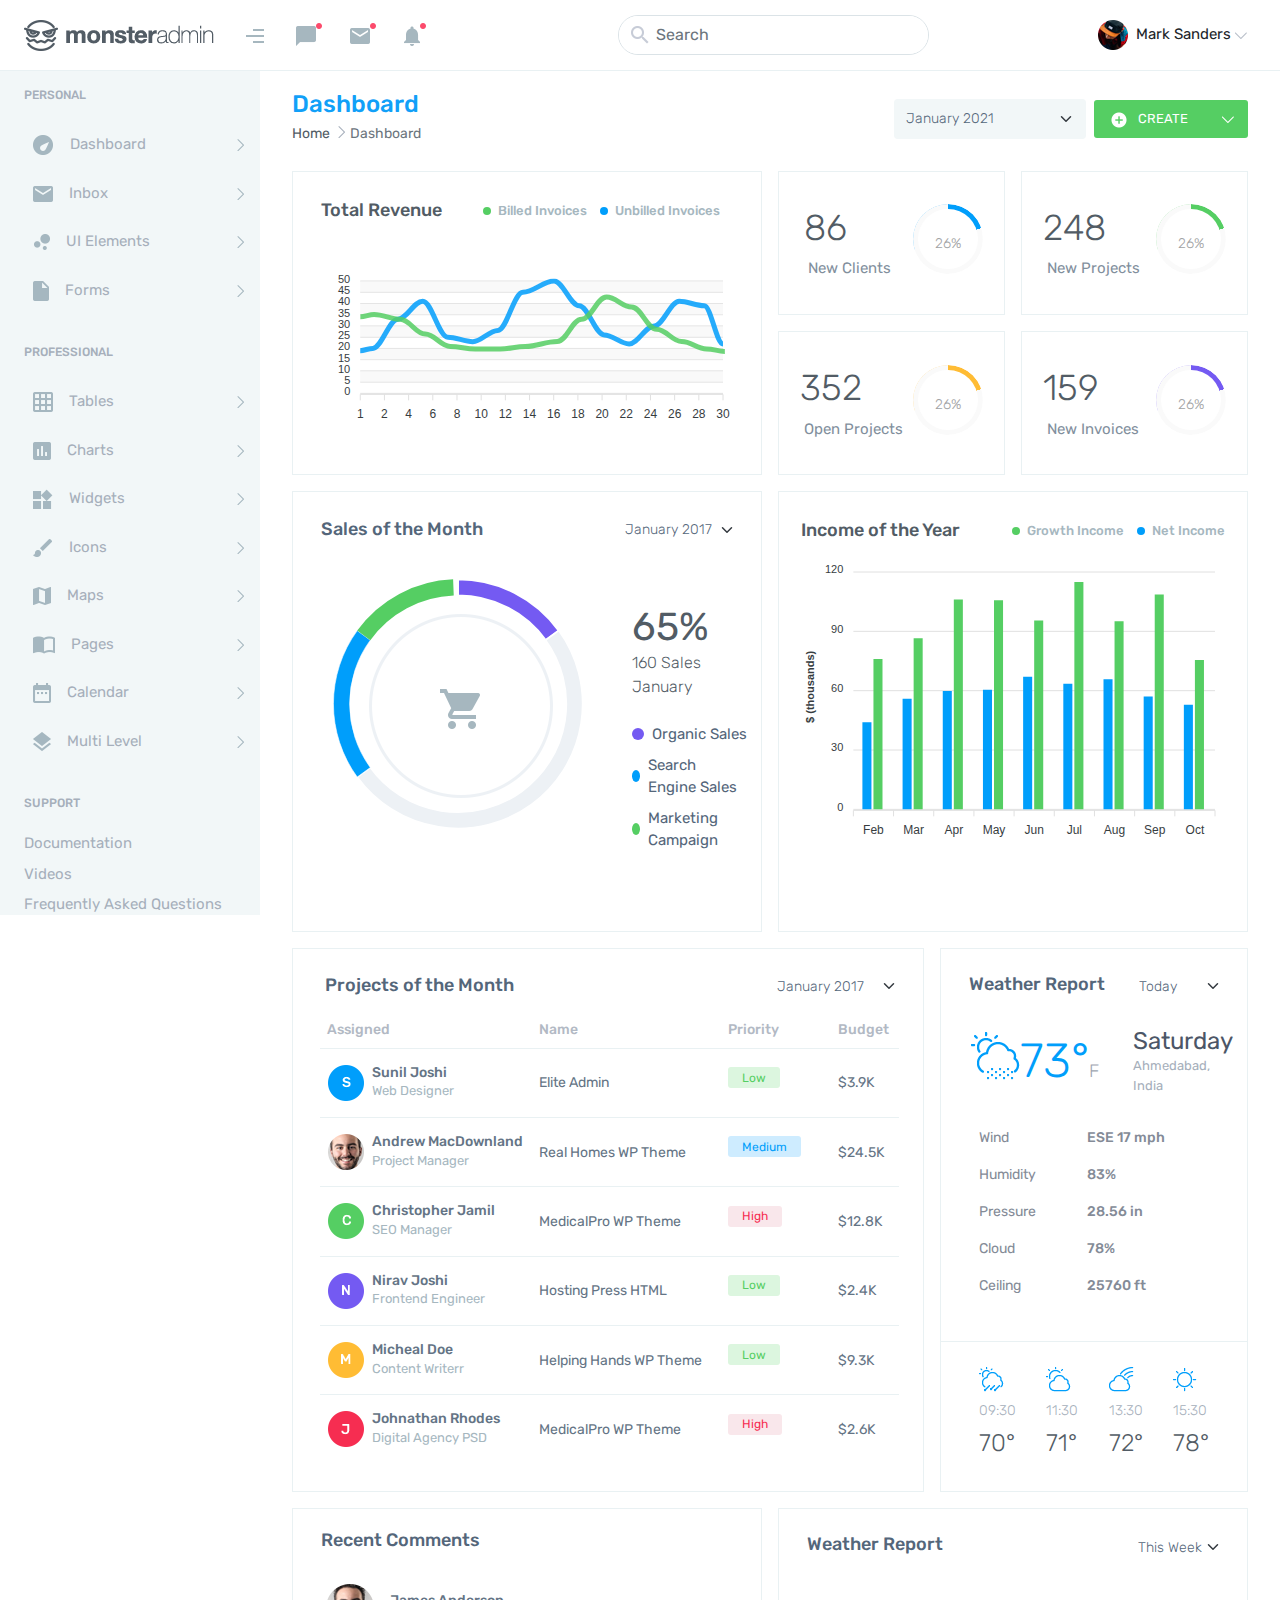
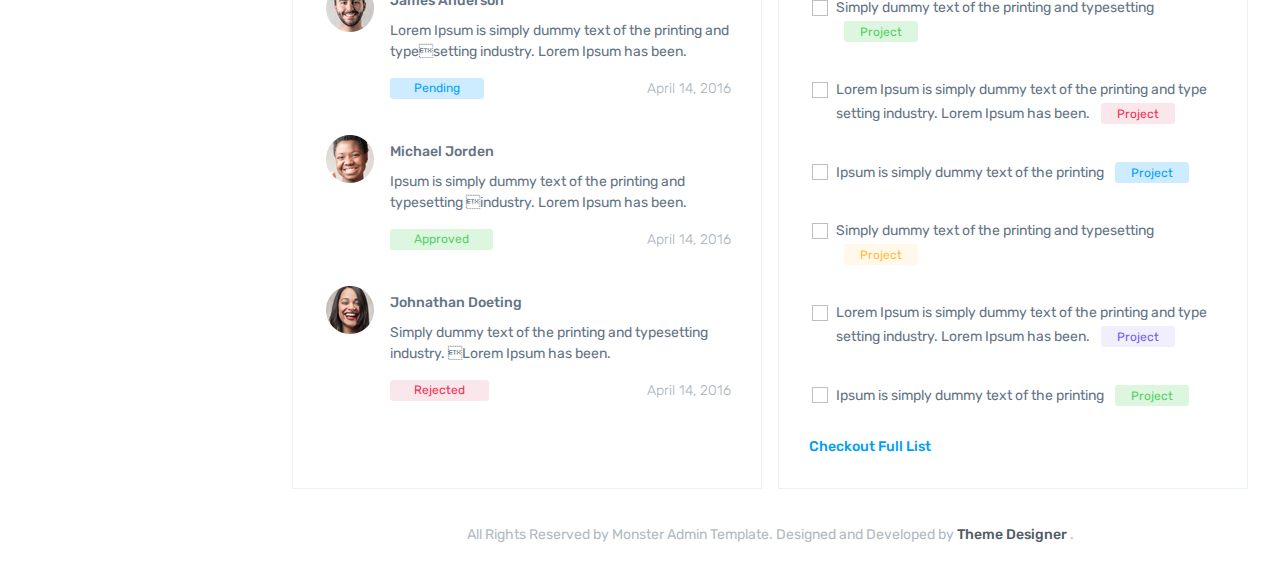
==== index2.html @ 5b70e285 "Fixes." ====
<!doctype html>
<html lang="en">

<head>
  <!-- Required meta tags -->
  <meta charset="utf-8">
  <meta name="viewport" content="width=device-width, initial-scale=1">

  <!-- Bootstrap CSS -->
  <link href="./css/style.min.css" rel="stylesheet">
  <link rel="stylesheet" href="https://cdnjs.cloudflare.com/ajax/libs/font-awesome/5.15.2/css/all.min.css">
  <link rel="stylesheet" href="./apexcharts-bundle/dist/apexcharts.css">
  <link rel="icon" type="image/png" href="./images/logo-icon.png" />
  <link rel="stylesheet" href="./css/css-chart.css">
  <title>Monster Admin</title>
</head>

<body>

  <header class="header-section fixed-top bg-white">
    <nav class="navbar navbar-expand-md navbar-light navbar-height p-0">
      <div class="container-fluid px-0 mx-4 position-relative">
        <div class="d-flex justify-content-between nav-width align-items-center">
          <a href="#" class="me-3 d-sm-none icon-hover toggle-sidebar"><img src="./images/collapse-btn.png" alt=""></a>
          <div class="vertically-center">
            <a class="navbar-brand set-logo" href="#"><img class="big-logo" src="./images/logo.png" alt=""><img
                class="small-logo" src="./images/logo-icon.png" alt=""></a>
          </div>
          <div class="vertically-center">
            <div class="d-none d-sm-block d-md-none"><img class="pe-2 pe-sm-3 search-icon1"
                src="./images/search-icon.png" alt="" data-bs-toggle="collapse" href="#collapseExample" role="button"
                aria-expanded="false" aria-controls="collapseExample">
            </div>
            <div>
              <button class="navbar-toggler shadow-none border-0 p-0" type="button" data-bs-toggle="collapse"
                data-bs-target="#navbarSupportedContent" aria-controls="navbarSupportedContent" aria-expanded="false"
                aria-label="Toggle navigation">
                <i class="fas fa-ellipsis-h"></i>
              </button>
            </div>
          </div>
        </div>
        <div class="collapse position-absolute nav-search-bar overflow-hidden w-100" id="collapseExample">
          <div class="input-group search-input-height">
            <span class="input-group-text bg-white border-0" id="basic-addon1"><img src="./images/search-icon.png"
                alt=""></span>
            <input type="text" class="form-control border-0 search-input shadow-none" placeholder="Search anything"
              aria-label="Username" aria-describedby="basic-addon1">
          </div>
        </div>


        <div class="collapse navbar-collapse" id="navbarSupportedContent">
          <a href="#" class="me-3 d-none d-md-block icon-hover collapse-btn"><img src="./images/collapse-btn.png"
              alt=""></a>
          <ul class="navbar-nav mb-0 d-flex flex-row">
            <li class="nav-item dropdown">
              <a class="nav-link mynav-link show-notification-dot ps-1 ps-lg-3" href="#" id="navbarDropdown"
                role="button" data-bs-toggle="dropdown" aria-expanded="false">
                <img class="icon-hover" src="./images/nav-msg.png" alt="">
              </a>
              <ul class="dropdown-menu position-absolute mydropdown-menu" aria-labelledby="navbarDropdown">
                <li><a class="dropdown-item" href="#">Action</a></li>
                <li><a class="dropdown-item" href="#">Another action</a></li>
                <li>
                  <hr class="dropdown-divider">
                </li>
                <li><a class="dropdown-item" href="#">Something else here</a></li>
              </ul>
            </li>
            <li class="nav-item dropdown">
              <a class="nav-link mynav-link show-notification-dot" href="#" id="navbarDropdown" role="button"
                data-bs-toggle="dropdown" aria-expanded="false">
                <img class="icon-hover" src="./images/nav-msgcover.png" alt="">
              </a>
              <ul class="dropdown-menu position-absolute mydropdown-menu" aria-labelledby="navbarDropdown">
                <li><a class="dropdown-item" href="#">Action</a></li>
                <li><a class="dropdown-item" href="#">Another action</a></li>
                <li>
                  <hr class="dropdown-divider">
                </li>
                <li><a class="dropdown-item" href="#">Something else here</a></li>
              </ul>
            </li>
            <li class="nav-item dropdown">
              <a class="nav-link mynav-link show-notification-dot" href="#" id="navbarDropdown" role="button"
                data-bs-toggle="dropdown" aria-expanded="false">
                <img class="icon-hover" src="./images/notification-bell.png" alt="">
              </a>
              <ul class="dropdown-menu position-absolute mydropdown-menu" aria-labelledby="navbarDropdown">
                <li><a class="dropdown-item" href="#">Action</a></li>
                <li><a class="dropdown-item" href="#">Another action</a></li>
                <li>
                  <hr class="dropdown-divider">
                </li>
                <li><a class="dropdown-item" href="#">Something else here</a></li>
              </ul>
            </li>
          </ul>
          <form action="" class="mx-auto ps-4 d-none d-md-block">
            <div class="input-group search-bar overflow-hidden ">
              <span class="input-group-text bg-white border-0 pe-2" id="basic-addon1"><img
                  src="./images/search-icon.png" alt=""></span>
              <input class="form-control border-0 shadow-none search-input" type="search" placeholder="Search"
                aria-label="Search">
            </div>
          </form>
          <div class="dropdown ms-auto ms-lg-0">
            <button class="btn shadow-none pe-0 pe-lg-2" type="button" id="dropdownMenuButton" data-bs-toggle="dropdown"
              aria-expanded="false">
              <img class="pe-1" src="./images/mark-propfile-pic.png" alt="">
              <span class="user-name d-none d-sm-inline">Mark Sanders</span>
              <img class="icon-hover" src="./images/dropdown-arrow.png" alt="">
            </button>
            <ul class="dropdown-menu dropdown-menu-end profile-dropdown-menu" aria-labelledby="dropdownMenuButton">
              <li><a class="dropdown-item" href="#">Action</a></li>
              <li><a class="dropdown-item" href="#">Another action</a></li>
              <li><a class="dropdown-item" href="#">Something else here</a></li>
            </ul>
          </div>
        </div>
      </div>
    </nav>
  </header>
  <!-----------------------------------------------
    Start sidebar
  ------------------------------------------------->
  <aside class="side-bar position-fixed minimize-sidebar">
    <div>
      <ul class="sidebar-style p-0">
        <li>
          <div class="d-flex w-100 sidebar-link ps-0 align-items-center">
            <span class="sidebar-title ps-4">PERSONAL</span>
            <span class="nav-small-cap">...</span>
          </div>
        </li>
        <li class="side-li ">
          <a href="#" class="text-decoration-none sidebar-link d-flex justify-content-between align-items-center">
            <div>
              <img class="icon-gap" src="./images/dashboard.png" alt="">
              <span>Dashboard</span>
            </div>
            <div><img class="me-3" src="./images/right-arrow.png" alt=""><img class="me-3 d-none blue-arrow"
                src="./images/dropdown-arrow.png" alt=""></div>
          </a>
          <ul class="list-style-none d-none">
            <li>
              <div class="d-flex justify-content-between w-100 side-sublink align-items-center">
                <a href="#" class="text-decoration-none sidebar-sublink">Minimal Version</a>
              </div>
              <div class="d-flex justify-content-between w-100 side-sublink align-items-center">
                <a href="#" class="text-decoration-none sidebar-sublink">Complexed One</a>
              </div>
              <div class="d-flex justify-content-between w-100 side-sublink align-items-center">
                <a href="#" class="text-decoration-none sidebar-sublink">Simple Version</a>
              </div>
            </li>
          </ul>
        </li>
        <li class="side-li">
          <a href="#" class="text-decoration-none sidebar-link d-flex justify-content-between align-items-center">
            <div>
              <img class="icon-gap" src="./images/inbox.png" alt="">
              <span>Inbox</span>
            </div>
            <div><img class="me-3" src="./images/right-arrow.png" alt=""><img class="me-3 d-none blue-arrow"
                src="./images/dropdown-arrow.png" alt=""></div>
          </a>
          <ul class="list-style-none d-none">
            <li>
              <div class="d-flex justify-content-between w-100 side-sublink align-items-center">
                <a href="#" class="text-decoration-none sidebar-sublink">Minimal Version</a>
              </div>
              <div class="d-flex justify-content-between w-100 side-sublink align-items-center">
                <a href="#" class="text-decoration-none sidebar-sublink">Complexed One</a>
              </div>
              <div class="d-flex justify-content-between w-100 side-sublink align-items-center">
                <a href="#" class="text-decoration-none sidebar-sublink">Simple Version</a>
              </div>
            </li>
          </ul>
        </li>
        <li class="side-li">
          <a href="#" class="text-decoration-none sidebar-link d-flex justify-content-between align-items-center">
            <div>
              <img class="icon-gap" src="./images/ui-elements.png" alt="">
              <span>UI Elements</span>
            </div>
            <div><img class="me-3" src="./images/right-arrow.png" alt=""><img class="me-3 d-none blue-arrow"
                src="./images/dropdown-arrow.png" alt=""></div>
          </a>
          <ul class="list-style-none d-none">
            <li>
              <div class="d-flex justify-content-between w-100 side-sublink align-items-center">
                <a href="#" class="text-decoration-none sidebar-sublink">Minimal Version</a>
              </div>
              <div class="d-flex justify-content-between w-100 side-sublink align-items-center">
                <a href="#" class="text-decoration-none sidebar-sublink">Complexed One</a>
              </div>
              <div class="d-flex justify-content-between w-100 side-sublink align-items-center">
                <a href="#" class="text-decoration-none sidebar-sublink">Simple Version</a>
              </div>
            </li>
          </ul>
        </li>
        <li class="side-li">
          <a href="#" class="text-decoration-none sidebar-link d-flex justify-content-between align-items-center">
            <div>
              <img class="icon-gap" src="./images/forms.png" alt="">
              <span>Forms</span>
            </div>
            <div><img class="me-3" src="./images/right-arrow.png" alt=""><img class="me-3 d-none blue-arrow"
                src="./images/dropdown-arrow.png" alt=""></div>
          </a>
          <ul class="list-style-none d-none">
            <li>
              <div class="d-flex justify-content-between w-100 side-sublink align-items-center">
                <a href="#" class="text-decoration-none sidebar-sublink">Minimal Version</a>
              </div>
              <div class="d-flex justify-content-between w-100 side-sublink align-items-center">
                <a href="#" class="text-decoration-none sidebar-sublink">Complexed One</a>
              </div>
              <div class="d-flex justify-content-between w-100 side-sublink align-items-center">
                <a href="#" class="text-decoration-none sidebar-sublink">Simple Version</a>
              </div>
            </li>
          </ul>
        </li>
        <li class="nav-divider"></li>
        <li>
          <div class="d-flex w-100 sidebar-link ps-0 align-items-center">
            <span class="sidebar-title ps-4">PROFESSIONAL</span>
            <span class="nav-small-cap">...</span>
          </div>
        </li>
        <li class="side-li">
          <a href="#" class="text-decoration-none sidebar-link d-flex justify-content-between align-items-center">
            <div>
              <img class="icon-gap" src="./images/tables.png" alt="">
              <span>Tables</span>
            </div>
            <div><img class="me-3" src="./images/right-arrow.png" alt=""><img class="me-3 d-none blue-arrow"
                src="./images/dropdown-arrow.png" alt=""></div>
          </a>
          <ul class="list-style-none d-none">
            <li>
              <div class="d-flex justify-content-between w-100 side-sublink align-items-center">
                <a href="#" class="text-decoration-none sidebar-sublink">Minimal Version</a>
              </div>
              <div class="d-flex justify-content-between w-100 side-sublink align-items-center">
                <a href="#" class="text-decoration-none sidebar-sublink">Complexed One</a>
              </div>
              <div class="d-flex justify-content-between w-100 side-sublink align-items-center">
                <a href="#" class="text-decoration-none sidebar-sublink">Simple Version</a>
              </div>
            </li>
          </ul>
        </li>
        <li class="side-li">
          <a href="#" class="text-decoration-none sidebar-link d-flex justify-content-between align-items-center">
            <div>
              <img class="icon-gap" src="./images/charts.png" alt="">
              <span>Charts</span>
            </div>
            <div><img class="me-3" src="./images/right-arrow.png" alt=""><img class="me-3 d-none blue-arrow"
                src="./images/dropdown-arrow.png" alt=""></div>
          </a>
          <ul class="list-style-none d-none">
            <li>
              <div class="d-flex justify-content-between w-100 side-sublink align-items-center">
                <a href="#" class="text-decoration-none sidebar-sublink">Minimal Version</a>
              </div>
              <div class="d-flex justify-content-between w-100 side-sublink align-items-center">
                <a href="#" class="text-decoration-none sidebar-sublink">Complexed One</a>
              </div>
              <div class="d-flex justify-content-between w-100 side-sublink align-items-center">
                <a href="#" class="text-decoration-none sidebar-sublink">Simple Version</a>
              </div>
            </li>
          </ul>
        </li>
        <li class="side-li">
          <a href="#" class="text-decoration-none sidebar-link d-flex justify-content-between align-items-center">
            <div>
              <img class="icon-gap" src="./images/widgets.png" alt="">
              <span>Widgets</span>
            </div>
            <div><img class="me-3" src="./images/right-arrow.png" alt=""><img class="me-3 d-none blue-arrow"
                src="./images/dropdown-arrow.png" alt=""></div>
          </a>
          <ul class="list-style-none d-none">
            <li>
              <div class="d-flex justify-content-between w-100 side-sublink align-items-center">
                <a href="#" class="text-decoration-none sidebar-sublink">Minimal Version</a>
              </div>
              <div class="d-flex justify-content-between w-100 side-sublink align-items-center">
                <a href="#" class="text-decoration-none sidebar-sublink">Complexed One</a>
              </div>
              <div class="d-flex justify-content-between w-100 side-sublink align-items-center">
                <a href="#" class="text-decoration-none sidebar-sublink">Simple Version</a>
              </div>
            </li>
          </ul>
        </li>
        <li class="side-li">
          <a href="#" class="text-decoration-none sidebar-link d-flex justify-content-between align-items-center">
            <div>
              <img class="icon-gap" src="./images/icons.png" alt="">
              <span>Icons</span>
            </div>
            <div><img class="me-3" src="./images/right-arrow.png" alt=""><img class="me-3 d-none blue-arrow"
                src="./images/dropdown-arrow.png" alt=""></div>
          </a>
          <ul class="list-style-none d-none">
            <li>
              <div class="d-flex justify-content-between w-100 side-sublink align-items-center">
                <a href="#" class="text-decoration-none sidebar-sublink">Minimal Version</a>
              </div>
              <div class="d-flex justify-content-between w-100 side-sublink align-items-center">
                <a href="#" class="text-decoration-none sidebar-sublink">Complexed One</a>
              </div>
              <div class="d-flex justify-content-between w-100 side-sublink align-items-center">
                <a href="#" class="text-decoration-none sidebar-sublink">Simple Version</a>
              </div>
            </li>
          </ul>
        </li>
        <li class="side-li">
          <a href="#" class="text-decoration-none sidebar-link d-flex justify-content-between align-items-center">
            <div>
              <img class="icon-gap" src="./images/map.png" alt="">
              <span>Maps</span>
            </div>
            <div><img class="me-3" src="./images/right-arrow.png" alt=""><img class="me-3 d-none blue-arrow"
                src="./images/dropdown-arrow.png" alt=""></div>
          </a>
          <ul class="list-style-none d-none">
            <li>
              <div class="d-flex justify-content-between w-100 side-sublink align-items-center">
                <a href="#" class="text-decoration-none sidebar-sublink">Minimal Version</a>
              </div>
              <div class="d-flex justify-content-between w-100 side-sublink align-items-center">
                <a href="#" class="text-decoration-none sidebar-sublink">Complexed One</a>
              </div>
              <div class="d-flex justify-content-between w-100 side-sublink align-items-center">
                <a href="#" class="text-decoration-none sidebar-sublink">Simple Version</a>
              </div>
            </li>
          </ul>
        </li>
        <li class="side-li">
          <a href="#" class="text-decoration-none sidebar-link d-flex justify-content-between align-items-center">
            <div>
              <img class="icon-gap" src="./images/pages.png" alt="">
              <span>Pages</span>
            </div>
            <div><img class="me-3" src="./images/right-arrow.png" alt=""><img class="me-3 d-none blue-arrow"
                src="./images/dropdown-arrow.png" alt=""></div>
          </a>
          <ul class="list-style-none d-none">
            <li>
              <div class="d-flex justify-content-between w-100 side-sublink align-items-center">
                <a href="#" class="text-decoration-none sidebar-sublink">Minimal Version</a>
              </div>
              <div class="d-flex justify-content-between w-100 side-sublink align-items-center">
                <a href="#" class="text-decoration-none sidebar-sublink">Complexed One</a>
              </div>
              <div class="d-flex justify-content-between w-100 side-sublink align-items-center">
                <a href="#" class="text-decoration-none sidebar-sublink">Simple Version</a>
              </div>
            </li>
          </ul>
        </li>
        <li class="side-li">
          <a href="#" class="text-decoration-none sidebar-link d-flex justify-content-between align-items-center">
            <div>
              <img class="icon-gap" src="./images/calender.png" alt="">
              <span>Calendar</span>
            </div>
            <div><img class="me-3" src="./images/right-arrow.png" alt=""><img class="me-3 d-none blue-arrow"
                src="./images/dropdown-arrow.png" alt=""></div>
          </a>
          <ul class="list-style-none d-none">
            <li>
              <div class="d-flex justify-content-between w-100 side-sublink align-items-center">
                <a href="#" class="text-decoration-none sidebar-sublink">Minimal Version</a>
              </div>
              <div class="d-flex justify-content-between w-100 side-sublink align-items-center">
                <a href="#" class="text-decoration-none sidebar-sublink">Complexed One</a>
              </div>
              <div class="d-flex justify-content-between w-100 side-sublink align-items-center">
                <a href="#" class="text-decoration-none sidebar-sublink">Simple Version</a>
              </div>
            </li>
          </ul>
        </li>
        <li class="side-li">
          <a href="#" class="text-decoration-none sidebar-link d-flex justify-content-between align-items-center">
            <div>
              <img class="icon-gap" src="./images/multilevel.png" alt="">
              <span>Multi Level</span>
            </div>
            <div><img class="me-3" src="./images/right-arrow.png" alt=""><img class="me-3 d-none blue-arrow"
                src="./images/dropdown-arrow.png" alt=""></div>
          </a>
          <ul class="list-style-none d-none">
            <li>
              <div class="d-flex justify-content-between w-100 side-sublink align-items-center">
                <a href="#" class="text-decoration-none sidebar-sublink">Minimal Version</a>
              </div>
              <div class="d-flex justify-content-between w-100 side-sublink align-items-center">
                <a href="#" class="text-decoration-none sidebar-sublink">Complexed One</a>
              </div>
              <div class="d-flex justify-content-between w-100 side-sublink align-items-center">
                <a href="#" class="text-decoration-none sidebar-sublink">Simple Version</a>
              </div>
            </li>
          </ul>
        </li>
        <li class="nav-divider"></li>
        <li>
          <div class="d-flex w-100 sidebar-link ps-0 align-items-center">
            <span class="sidebar-title ps-4">SUPPORT</span>
          </div>
        </li>
        <li class="side-li">
          <a href="#" class="d-flex justify-content-between w-100 support-li align-items-center text-decoration-none">
            <span class="support-link">Documentation</span>
          </a>
        </li>
        <li class="side-li">
          <a href="#" class="d-flex justify-content-between w-100 support-li align-items-center text-decoration-none">
            <span class="support-link">Videos</span>
          </a>
        </li>
        <li class="side-li">
          <a href="#" class="d-flex justify-content-between w-100 support-li align-items-center text-decoration-none">
            <span class="support-link">Frequently Asked Questions</span>
          </a>
        </li>
      </ul>
    </div>

  </aside>
  <!-----------------------------------------------
    End sidebar
  ------------------------------------------------->
  <div class="container-fluid px-0 overflow-hidden">
    <div class="main-containt">
      <!-----------------------------------------------
        Start Breadcrumb
      ------------------------------------------------->
      <div class="breadcrumb-section">
        <div class="d-flex flex-md-row flex-column">
          <div class="align-self-center">
            <h3 class="mb-0 dashboard-title">Dashboard</h3>
            <nav class="mb-1 pt-1" style="--bs-breadcrumb-divider: url(../images/right-arrow.png);"
              aria-label="breadcrumb">
              <ol class="breadcrumb mb-0">
                <li class="breadcrumb-item mybreadcrumb-item"><a href="#" class="text-decoration-none home">Home</a>
                </li>
                <li class="breadcrumb-item active mybreadcrumb-item">Dashboard</li>
              </ol>
            </nav>
          </div>

          <div class="mx-auto mx-md-0 ms-md-auto d-flex flex-sm-row flex-column align-items-center mt-3 mt-sm-0">
            <div class="me-2 my-3 my-sm-0 ">
              <select class="form-select shadow-none myselecet border-0" aria-label="Default select example">
                <option selected>January 2021</option>
                <option value="1">February 2021</option>
                <option value="2">March 2021</option>
                <option value="3">April 2021</option>
              </select>
            </div>
            <div>
              <div class="btn-group create-btn-group">
                <button type="button" class="btn text-white shadow-none text-uppercase c-btn-f ms-1 me-2"><img
                    class="me-2" src="./images/create-plus-icon.png" alt=""> Create</button>
                <button type="button" class="btn dropdown-toggle-split shadow-none" data-bs-toggle="dropdown"
                  aria-expanded="false">
                  <span class="visually-hidden">Toggle Dropdown</span>
                  <img class="px-1" src="./images/create-dropdown-arrow.png" alt="">
                </button>
                <ul class="dropdown-menu">
                  <li><a class="dropdown-item" href="#">Action</a></li>
                  <li><a class="dropdown-item" href="#">Another action</a></li>
                  <li><a class="dropdown-item" href="#">Something else here</a></li>
                  <li>
                    <hr class="dropdown-divider">
                  </li>
                  <li><a class="dropdown-item" href="#">Separated link</a></li>
                </ul>
              </div>
            </div>
          </div>
        </div>
      </div>
      <!-----------------------------------------------
        End Breadcrumb
      ------------------------------------------------->

      <!-----------------------------------------------
        Start Total Revenue
      ------------------------------------------------->
      <div>
        <div class="row gx-3">
          <div class="col-xl-6">
            <div class="chart-box mb-3">
              <div class="chart-container">
                <div class="d-flex flex-sm-row flex-column justify-content-between align-items-center sale-comp">
                  <div>
                    <h4 class="chart-h chart-h-sm mb-0">Total Revenue</h4>
                  </div>
                  <div class="d-flex flex-column flex-sm-row">
                    <div class="d-flex align-items-center">
                      <div class="green-dot"></div>
                      <p class="dot-p mb-0">Billed Invoices</p>
                    </div>
                    <div class="d-flex align-items-center">
                      <div class="blue-dot"></div>
                      <p class="dot-p mb-0">Unbilled Invoices</p>
                    </div>
                  </div>
                </div>
                <div>
                  <!-- <img class="img-fluid w-100 mb-2" src="./images/chart.png" alt=""> -->
                  <div id="chart"></div>
                </div>
              </div>
            </div>
          </div>
          <div class="col-xl-6">
            <div class="row gx-3 h-100">
              <div class="col-sm-6 mb-3">
                <div class="d-flex justify-content-between align-items-center progress-box h-100">
                  <div class="px-1">
                    <h6 class="total-counts">86</h6>
                    <p class="new-items mb-0 px-1">New Clients</p>
                  </div>
                  <div class="col text-end align-self-center">
                    <div data-label="26%" class="css-bar mb-0 css-bar-info css-bar-20"></div>
                    <!-- <div id="new-client"></div> -->
                  </div>
                </div>
              </div>
              <div class="col-sm-6 mb-3">
                <div class="d-flex progress-box justify-content-between  align-items-center h-100">
                  <div>
                    <h6 class="total-counts">248</h6>
                    <p class="new-items mb-0 px-1">New Projects</p>
                  </div>
                  <div>
                    <div class="col text-end align-self-center">
                      <div data-label="26%" class="css-bar mb-0 css-bar-success css-bar-20"></div>
                    </div>
                  </div>
                </div>
              </div>
              <div class="col-sm-6 mb-3">
                <div class="d-flex progress-box justify-content-between  align-items-center h-100">
                  <div>
                    <h6 class="total-counts">352</h6>
                    <p class="new-items mb-0 px-1">Open Projects</p>
                  </div>
                  <div>
                    <div class="col text-end ">
                      <div data-label="26%" class="css-bar mb-0 css-bar-primary css-bar-20"></div>
                    </div>
                  </div>
                </div>
              </div>
              <div class="col-sm-6 mb-3">
                <div class="d-flex progress-box justify-content-between  align-items-center h-100">
                  <div>
                    <h6 class="total-counts">159</h6>
                    <p class="new-items mb-0 px-1">New Invoices</p>
                  </div>
                  <div>
                    <div class="col text-end align-self-center">
                      <div data-label="26%" class="css-bar mb-0 css-bar-danger css-bar-20"></div>
                    </div>
                  </div>
                </div>
              </div>
            </div>
          </div>
        </div>
      </div>
      <!-----------------------------------------------
        End Total Revenue
      ------------------------------------------------->

      <div class="row gx-3">
        <div class="col-xl-6 mb-3">
          <div class="card-box h-100 ">
            <div class="d-flex flex-sm-row flex-column justify-content-between align-items-center">
              <div>
                <h4 class="c-title mb-0 text-nowrap">Sales of the Month</h4>
              </div>
              <div>
                <select class="form-select card-select border-0 shadow-none text-truncate"
                  aria-label="Default select example">
                  <option selected>January 2017</option>
                  <option value="1">February 2017</option>
                  <option value="2">March 2017</option>
                  <option value="3">April 2017</option>
                </select>
              </div>
            </div>
            <div class="d-flex justify-content-center mt-4 mb-3">
              <div>  
                <div class="d-flex justify-content-sm-between justify-content-start flex-column flex-sm-row">
                  <div class="position-relative align-self-start">
                    <div class="set-ring2 d-sm-block d-none"><img class="img-fluid" src="./images/ring2.png" alt=""></div>
                    <div class="trolly d-sm-block d-none">
                      <img src="./images/trolly-icon.png" alt="">
                    </div>
                    <div class="d-flex justify-content-sm-end justify-content-center" id="sale-of-the-month-chart"></div>
                  </div>        
                  <div class="tags2">
                    <h4 class="total-per text-start mb-0 text-center text-sm-start">65%</h4>
                    <p class="total-sale-jan text-start mb-4 text-center text-sm-start">160 Sales January</p>
                    <div class="row">
                      <div class="col-12">
                        <div class="d-flex align-items-center mb-2 justify-content-center justify-content-sm-start">
                          <div class="b-purple-dot me-2"></div>
                          <p class="tag-p mb-0">Organic Sales</p>
                        </div>
                      </div>
                      <div class="col-12">
                        <div class="d-flex align-items-center mb-2 justify-content-center justify-content-sm-start">
                          <div class="b-blue-dot me-2"></div>
                          <p class="tag-p mb-0">Search Engine Sales</p>
                        </div>
                      </div>
                    </div>
                    <div class="row">
                      <div class="col">
                        <div class="d-flex align-items-center mb-md-2 justify-content-center justify-content-sm-start">
                          <div class="b-green-dot me-2"></div>
                          <p class="tag-p mb-0">Marketing Campaign</p>
                        </div>
                      </div>
                    </div>
                  </div>
                </div>
              </div>
            </div>
          </div>
        </div>
        <div class="col-xl-6 mb-3">
          <div class="chart-box h-100">
            <div class="chart-container2">
              <div class="d-flex flex-md-row flex-column justify-content-between align-items-center">
                <div>
                  <h4 class="chart-h chart-h-sm mb-0">Income of the Year</h4>
                </div>
                <div class="d-flex">
                  <div class="d-flex align-items-center">
                    <div class="green-dot"></div>
                    <p class="dot-p mb-0">Growth Income</p>
                  </div>
                  <div class="d-flex align-items-center">
                    <div class="blue-dot"></div>
                    <p class="dot-p mb-0 pe-0">Net Income</p>
                  </div>
                </div>
              </div>
              <div>
                <!-- <img class="img-fluid w-100 mb-2" src="./images/chart.png" alt=""> -->
                <div id="income-of-the-year"></div>
              </div>
            </div>
          </div>
        </div>
      </div>

      <div>
        <div class="row gx-3 mb-3">
          <!-----------------------------------------------
            Start Projects of the Month
          ------------------------------------------------->
          <div class="col-xl-8 mb-3 mb-xl-0">
            <div class="card-box pb-0 overflow-auto h-100 px-sm-4">
              <div class="d-flex flex-sm-row flex-column justify-content-between align-items-center mb-2">
                <div>
                  <h4 class="c-title mb-0 ps-2">Projects of the Month</h4>
                </div>
                <div>
                  <select class="form-select card-select border-0 shadow-none select-position"
                    aria-label="Default select example">
                    <option selected>January 2017</option>
                    <option value="1">February 2017</option>
                    <option value="2">March 2017</option>
                    <option value="3">April 2017</option>
                  </select>
                </div>
              </div>
              <table class="table text-nowrap">
                <thead>
                  <tr class="">
                    <th class="table-header th-1" scope="col">Assigned</th>
                    <th class="table-header th-2" scope="col">Name</th>
                    <th class="table-header th-3" scope="col">Priority</th>
                    <th class="table-header th-4" scope="col">Budget</th>
                  </tr>
                </thead>

                <tbody>
                  <tr>
                    <td class="table-left-border">
                      <div class="d-flex align-items-center">
                        <div><img class="me-2" src="./images/sunil-pic.png" alt=""></div>
                        <div>
                          <a href="#" class="text-decoration-none">
                            <h4 class="mb-0 asigned-user-name">Sunil Joshi</h4>
                          </a>
                          <p class="user-work mb-0">Web Designer</p>
                        </div>
                      </div>
                    </td>
                    <td class="t-user-name align-middle">Elite Admin</td>
                    <td><span class="badge align-middle text-success bg-light-green">Low</span></td>
                    <td class="budget align-middle">$3.9K</td>
                  </tr>

                  <tr>
                    <td class="table-left-border">
                      <div class="d-flex align-items-center">
                        <div><img class="me-2" src="./images/andrev-pic.png" alt=""></div>
                        <div>
                          <a href="#" class="text-decoration-none">
                            <h4 class="mb-0 asigned-user-name">Andrew MacDownland</h4>
                          </a>
                          <p class="user-work mb-0">Project Manager</p>
                        </div>
                      </div>
                    </td>
                    <td class="t-user-name align-middle">Real Homes WP Theme</td>
                    <td><span class="badge text-primary bg-light-blue align-middle">Medium</span></td>
                    <td class="budget align-middle">$24.5K</td>
                  </tr>

                  <tr>
                    <td class="table-left-border">
                      <div class="d-flex align-items-center">
                        <div><img class="me-2" src="./images/charis-pic.png" alt=""></div>
                        <div>
                          <a href="#" class="text-decoration-none">
                            <h4 class="mb-0 asigned-user-name">Christopher Jamil</h4>
                          </a>
                          <p class="user-work mb-0">SEO Manager</p>
                        </div>
                      </div>
                    </td>
                    <td class="t-user-name align-middle">MedicalPro WP Theme</td>
                    <td><span class="badge align-middle text-danger bg-light-red">High</span></td>
                    <td class="budget align-middle">$12.8K</td>
                  </tr>

                  <tr>
                    <td class="table-left-border">
                      <div class="d-flex align-items-center">
                        <div><img class="me-2" src="./images/nirav-pic.png" alt=""></div>
                        <div>
                          <a href="#" class="text-decoration-none">
                            <h4 class="mb-0 asigned-user-name">Nirav Joshi</h4>
                          </a>
                          <p class="user-work mb-0">Frontend Engineer</p>
                        </div>
                      </div>
                    </td>
                    <td class="t-user-name align-middle">Hosting Press HTML</td>
                    <td><span class="badge align-middle text-success bg-light-green">Low</span></td>
                    <td class="budget align-middle">$2.4K</td>
                  </tr>

                  <tr>
                    <td class="table-left-border">
                      <div class="d-flex align-items-center">
                        <div><img class="me-2" src="./images/micheal-pic.png" alt=""></div>
                        <div>
                          <a href="#" class="text-decoration-none">
                            <h4 class="mb-0 asigned-user-name">Micheal Doe</h4>
                          </a>
                          <p class="user-work mb-0">Content Writerr</p>
                        </div>
                      </div>
                    </td>
                    <td class="t-user-name align-middle">Helping Hands WP Theme</td>
                    <td><span class="badge align-middle text-success bg-light-green">Low</span></td>
                    <td class="budget align-middle">$9.3K</td>
                  </tr>

                  <tr>
                    <td class="table-left-border border-bottom-0">
                      <div class="d-flex align-items-center">
                        <div><img class="me-2" src="./images/johnat-pic.png" alt=""></div>
                        <div>
                          <a href="#" class="text-decoration-none">
                            <h4 class="mb-0 asigned-user-name">Johnathan Rhodes</h4>
                          </a>
                          <p class="user-work mb-0">Digital Agency PSD</p>
                        </div>
                      </div>
                    </td>
                    <td class="t-user-name align-middle border-0">MedicalPro WP Theme</td>
                    <td class="border-0"><span class="align-middle text-danger bg-light-red badge">High</span></td>
                    <td class="budget border-0 align-middle">$2.6K</td>
                  </tr>
                </tbody>
              </table>
            </div>
          </div>
          <!-----------------------------------------------
            End Projects of the Month
          ------------------------------------------------->

          <!-----------------------------------------------
            Start Recent Activities
          ------------------------------------------------->
          <div class="col-xl-4">
            <div class="card-box">
              <div class="d-flex flex-sm-row  flex-column justify-content-between align-items-center">
                <div>
                  <h4 class="c-title mt-1 mb-0 mb-sm-2">Weather Report</h4>
                </div>
                <div>
                  <select class="form-select card-select border-0 shadow-none text-truncate"
                    aria-label="Default select example">
                    <option selected>Today</option>
                    <option value="1">tomorrow</option>
                    <option value="2">yesterday</option>
                    <option value="3">April 2017</option>
                  </select>
                </div>
              </div>
              <div class="px-3 pt-4 pb-3">
                <div class="d-flex mb-4 justify-content-center justify-content-sm-start flex-column flex-sm-row align-items-center">
                  <div class="d-flex">
                    <div><img src="./images/wweather-icon.png" alt=""></div>
                    <h3 class="degree mb-0">73&deg<span class="F">F</span></h3>
                  </div>
                  <div>
                    <h4 class="mb-0 week-day">Saturday</h4>
                    <p class="mb-0 weather-location">Ahmedabad, India</p>
                  </div>
                </div>
                <div>
                  <table class="w-100 text-center text-sm-start">
                    <tr>
                      <td class="weather-component-key border-0 py-2">Wind</td>
                      <td class="border-0 weather-component-value py-2">ESE 17 mph</td>
                    </tr>
                    <tr>
                      <td class="weather-component-key border-0 py-2">Humidity</td>
                      <td class="border-0 weather-component-value py-2">83%</td>
                    </tr>
                    <tr>
                      <td class="weather-component-key border-0 py-2">Pressure</td>
                      <td class="border-0 weather-component-value py-2">28.56 in</td>
                    </tr>
                    <tr>
                      <td class="weather-component-key border-0 py-2">Cloud</td>
                      <td class="border-0 weather-component-value py-2">78%</td>
                    </tr>
                    <tr>
                      <td class="weather-component-key border-0 py-2">Ceiling</td>
                      <td class="border-0 weather-component-value py-2">25760 ft</td>
                    </tr>
                  </table>
                </div>
              </div>
            </div>
            <div class="card-box border-top-0 ">
              <div class="d-flex justify-content-around justify-content-xl-between py-1 px-4">
                <div class="icon-hover">
                  <a href="#"><img src="./images/w-70.png" alt=""></a>
                  <p class="my-2 weather-time">09:30</p>
                  <h5 class="degree-weather">70&deg</h5>
                </div>
                <div class="icon-hover">
                  <a href="#"><img src="./images/w-71.png" alt=""></a>
                  <p class="my-2 weather-time">11:30</p>
                  <h5 class="degree-weather">71&deg</h5>
                </div>
                <div class="icon-hover">
                  <a href="#"><img src="./images/w-72.png" alt=""></a>
                  <p class="my-2 weather-time">13:30</p>
                  <h5 class="degree-weather">72&deg</h5>
                </div>
                <div class="icon-hover">
                  <a href="#"><img src="./images/w-78.png" alt=""></a>
                  <p class="my-2 weather-time">15:30</p>
                  <h5 class="degree-weather">78&deg</h5>
                </div>
              </div>
            </div>
          </div>
          <!-----------------------------------------------
            End Recent Activities
          ------------------------------------------------->
        </div>
      </div>

      <div>
        <div class="row gx-3">
          <div class="col-xl-6 mb-3 mb-xl-0">
            <div class="card-box h-100">
              <div class="d-flex justify-content-center justify-content-sm-start">
                <h4 class="c-title mb-3">Recent Comments</h4>
              </div>
              <div class="d-flex p-3 table-left-border">
                <div class="me-3">
                  <div><img src="./images/james-img.png" alt=""></div>
                </div>
                <div class="my-1">
                  <a class="mb-0 asigned-user-name text-decoration-none">James Anderson</a>
                  <p class="t-user-name mt-2 mb-3">Lorem Ipsum is simply dummy text of the printing and typesetting industry. Lorem Ipsum has been.</p>
                  <div class="d-flex justify-content-between flex-sm-row flex-column">
                    <div class="d-flex flex-sm-row flex-column">
                      <div class="badge bg-light-blue text-primary px-4 mb-2 mb-sm-0">Pending</div>
                      <div class="px-1 align-items-center like-edit-btn">
                        <img class="px-1" src="./images/edit-btn.png" alt="">
                        <img class="px-1" src="./images/close-btn.png" alt="">
                        <img class="px-1" src="./images/heart-btn.png" alt="">
                      </div>
                    </div>
                    <p class="mb-0 date">April 14, 2016</p>
                  </div>
                </div>
              </div>
              <div class="d-flex p-3 table-left-border">
                <div class="me-3">
                  <div><img src="./images/michel-img.png" alt=""></div>
                </div>
                <div class="my-1">
                  <a class="mb-0 asigned-user-name text-decoration-none">Michael Jorden</a>
                  <p class="t-user-name mt-2 mb-3">Ipsum is simply dummy text of the printing and typesetting industry. Lorem Ipsum has been.</p>
                  <div class="d-flex justify-content-between flex-sm-row flex-column">
                    <div class="d-flex flex-sm-row flex-column">
                      <div class="badge bg-light-green text-success px-4 mb-2 mb-sm-0">Approved</div>
                      <div class="px-1 align-items-center like-edit-btn">
                        <img class="px-1" src="./images/edit-btn.png" alt="">
                        <img class="px-1" src="./images/close-btn.png" alt="">
                        <img class="px-1" src="./images/heart-btn.png" alt="">
                      </div>
                    </div>
                    <p class="mb-0 date">April 14, 2016</p>
                  </div>
                </div>
              </div>
              <div class="d-flex p-3 table-left-border">
                <div class="me-3">
                  <div><img src="./images/johnathan.png" alt=""></div>
                </div>
                <div class="my-1">
                  <a class="mb-0 asigned-user-name text-decoration-none">Johnathan Doeting</a>
                  <p class="t-user-name mt-2 mb-3">Simply dummy text of the printing and typesetting industry. Lorem Ipsum has been.</p>
                  <div class="d-flex justify-content-between flex-sm-row flex-column">
                    <div class="d-flex flex-sm-row flex-column">
                      <div class="badge bg-light-red text-danger px-4 mb-2 mb-sm-0">Rejected</div>
                      <div class="px-1 align-items-center like-edit-btn">
                        <img class="px-1 hi" src="./images/edit-btn.png" alt="">
                        <img class="px-1" src="./images/close-btn.png" alt="">
                        <img class="px-1" src="./images/heart-btn.png" alt="">
                      </div>
                    </div>
                    <p class="mb-0 date">April 14, 2016</p>
                  </div>
                </div>
              </div>
            </div>
          </div>
          <div class="col-xl-6">
            <div class="card-box h-100">
              <div class="d-flex flex-sm-row  flex-column justify-content-between align-items-center mb-3">
                <div>
                  <h4 class="c-title mt-1 mb-0 mb-sm-2">Weather Report</h4>
                </div>
                <div>
                  <select class="form-select card-select border-0 shadow-none text-truncate"
                    aria-label="Default select example">
                    <option selected>This Week</option>
                    <option value="1">tomorrow</option>
                    <option value="2">yesterday</option>
                    <option value="3">Today</option>
                  </select>
                </div>
              </div>
              <div class="line-height-checkbox">
                <div class="p-3 table-left-border">
                  <div class="form-check">
                    <input class="form-check-input shadow-none" type="checkbox" value="" id="flexCheckDefault1">
                    <label class="form-check-label t-user-name t-user-name" for="flexCheckDefault1">
                      Simply dummy text of the printing and typesetting
                      <span class="badge bg-light-green text-success px-3 ms-2">Project</span>
                    </label>
                  </div>
                </div>
                <div class="p-3 table-left-border">
                  <div class="form-check">
                    <input class="form-check-input shadow-none" type="checkbox" value="" id="flexCheckDefault2">
                    <label class="form-check-label t-user-name" for="flexCheckDefault2">
                      Lorem Ipsum is simply dummy text of the printing and type setting industry. Lorem Ipsum has been.
                      <span class="badge bg-light-red text-danger px-3 ms-2">Project</span>
                    </label>
                  </div>
                </div>
                <div class="p-3 table-left-border">
                  <div class="form-check">
                    <input class="form-check-input shadow-none" type="checkbox" value="" id="flexCheckDefault3">
                    <label class="form-check-label t-user-name" for="flexCheckDefault3">
                      Ipsum is simply dummy text of the printing
                      <span class="badge bg-light-blue text-primary px-3 ms-2">Project</span>
                    </label>
                  </div>
                </div>
                <div class="p-3 table-left-border">
                  <div class="form-check">
                    <input class="form-check-input shadow-none" type="checkbox" value="" id="flexCheckDefault4">
                    <label class="form-check-label t-user-name" for="flexCheckDefault4">
                      Simply dummy text of the printing and typesetting
                      <span class="badge bg-light-yellow text-warning px-3 ms-2">Project</span>
                    </label>
                  </div>
                </div>
                <div class="p-3 table-left-border">
                  <div class="form-check">
                    <input class="form-check-input shadow-none" type="checkbox" value="" id="flexCheckDefault5">
                    <label class="form-check-label t-user-name" for="flexCheckDefault5">
                      Lorem Ipsum is simply dummy text of the printing and type setting industry. Lorem Ipsum has been.
                      <span class="badge bg-light-purple text-purple px-3 ms-2">Project</span>
                    </label>
                  </div>
                </div>
                <div class="p-3 table-left-border">
                  <div class="form-check">
                    <input class="form-check-input shadow-none" type="checkbox" value="" id="flexCheckDefault6">
                    <label class="form-check-label t-user-name" for="flexCheckDefault6">
                      Ipsum is simply dummy text of the printing
                      <span class="badge bg-light-green text-success px-3 ms-2">Project</span>
                    </label>
                  </div>
                </div>
                <div class="checkout-link my-2 px-3"><a href="#" class="full-activity-link text-decoration-none">Checkout Full
                  List</a>
                </div>
              </div>
            </div>
              
          </div>
        </div>
      </div>

      <footer>
        <p class="footer-p text-center">All Rights Reserved by Monster Admin Template. Designed and Developed by <a
            href="#" class="text-decoration-none footer-theamdesigner">Theme Designer</a> .</p>
      </footer>
    </div>
  </div>

  <script src="./js/bootstrap.bundle.min.js"></script>
  <script src="./js/style.js"></script>
  <script src="./apexcharts-bundle/dist/apexcharts.js"></script>
  <script src="./js/dashboard2.js"></script>
</body>

</html>
---- apexcharts-bundle/dist/apexcharts.css ----
.apexcharts-canvas {
  position: relative;
  user-select: none;
  /* cannot give overflow: hidden as it will crop tooltips which overflow outside chart area */
}


/* scrollbar is not visible by default for legend, hence forcing the visibility */
.apexcharts-canvas ::-webkit-scrollbar {
  -webkit-appearance: none;
  width: 6px;
}

.apexcharts-canvas ::-webkit-scrollbar-thumb {
  border-radius: 4px;
  background-color: rgba(0, 0, 0, .5);
  box-shadow: 0 0 1px rgba(255, 255, 255, .5);
  -webkit-box-shadow: 0 0 1px rgba(255, 255, 255, .5);
}


.apexcharts-inner {
  position: relative;
}

.apexcharts-text tspan {
  font-family: inherit;
}

.legend-mouseover-inactive {
  transition: 0.15s ease all;
  opacity: 0.20;
}

.apexcharts-series-collapsed {
  opacity: 0;
}

.apexcharts-tooltip {
  border-radius: 5px;
  box-shadow: 2px 2px 6px -4px #999;
  cursor: default;
  font-size: 14px;
  left: 62px;
  opacity: 0;
  pointer-events: none;
  position: absolute;
  top: 20px;
  display: flex;
  flex-direction: column;
  overflow: hidden;
  white-space: nowrap;
  z-index: 12;
  transition: 0.15s ease all;
}

.apexcharts-tooltip.apexcharts-active {
  opacity: 1;
  transition: 0.15s ease all;
}

.apexcharts-tooltip.apexcharts-theme-light {
  border: 1px solid #e3e3e3;
  background: rgba(255, 255, 255, 0.96);
}

.apexcharts-tooltip.apexcharts-theme-dark {
  color: #fff;
  background: rgba(30, 30, 30, 0.8);
}

.apexcharts-tooltip * {
  font-family: inherit;
}


.apexcharts-tooltip-title {
  padding: 6px;
  font-size: 15px;
  margin-bottom: 4px;
}

.apexcharts-tooltip.apexcharts-theme-light .apexcharts-tooltip-title {
  background: #ECEFF1;
  border-bottom: 1px solid #ddd;
}

.apexcharts-tooltip.apexcharts-theme-dark .apexcharts-tooltip-title {
  background: rgba(0, 0, 0, 0.7);
  border-bottom: 1px solid #333;
}

.apexcharts-tooltip-text-value,
.apexcharts-tooltip-text-z-value {
  display: inline-block;
  font-weight: 600;
  margin-left: 5px;
}

.apexcharts-tooltip-text-z-label:empty,
.apexcharts-tooltip-text-z-value:empty {
  display: none;
}

.apexcharts-tooltip-text-value,
.apexcharts-tooltip-text-z-value {
  font-weight: 600;
}

.apexcharts-tooltip-marker {
  width: 12px;
  height: 12px;
  position: relative;
  top: 0px;
  margin-right: 10px;
  border-radius: 50%;
}

.apexcharts-tooltip-series-group {
  padding: 0 10px;
  display: none;
  text-align: left;
  justify-content: left;
  align-items: center;
}

.apexcharts-tooltip-series-group.apexcharts-active .apexcharts-tooltip-marker {
  opacity: 1;
}

.apexcharts-tooltip-series-group.apexcharts-active,
.apexcharts-tooltip-series-group:last-child {
  padding-bottom: 4px;
}

.apexcharts-tooltip-series-group-hidden {
  opacity: 0;
  height: 0;
  line-height: 0;
  padding: 0 !important;
}

.apexcharts-tooltip-y-group {
  padding: 6px 0 5px;
}

.apexcharts-tooltip-box, .apexcharts-custom-tooltip {
  padding: 4px 8px;
}

.apexcharts-tooltip-boxPlot {
  display: flex;
  flex-direction: column-reverse;
}

.apexcharts-tooltip-box>div {
  margin: 4px 0;
}

.apexcharts-tooltip-box span.value {
  font-weight: bold;
}

.apexcharts-tooltip-rangebar {
  padding: 5px 8px;
}

.apexcharts-tooltip-rangebar .category {
  font-weight: 600;
  color: #777;
}

.apexcharts-tooltip-rangebar .series-name {
  font-weight: bold;
  display: block;
  margin-bottom: 5px;
}

.apexcharts-xaxistooltip {
  opacity: 0;
  padding: 9px 10px;
  pointer-events: none;
  color: #373d3f;
  font-size: 13px;
  text-align: center;
  border-radius: 2px;
  position: absolute;
  z-index: 10;
  background: #ECEFF1;
  border: 1px solid #90A4AE;
  transition: 0.15s ease all;
}

.apexcharts-xaxistooltip.apexcharts-theme-dark {
  background: rgba(0, 0, 0, 0.7);
  border: 1px solid rgba(0, 0, 0, 0.5);
  color: #fff;
}

.apexcharts-xaxistooltip:after,
.apexcharts-xaxistooltip:before {
  left: 50%;
  border: solid transparent;
  content: " ";
  height: 0;
  width: 0;
  position: absolute;
  pointer-events: none;
}

.apexcharts-xaxistooltip:after {
  border-color: rgba(236, 239, 241, 0);
  border-width: 6px;
  margin-left: -6px;
}

.apexcharts-xaxistooltip:before {
  border-color: rgba(144, 164, 174, 0);
  border-width: 7px;
  margin-left: -7px;
}

.apexcharts-xaxistooltip-bottom:after,
.apexcharts-xaxistooltip-bottom:before {
  bottom: 100%;
}

.apexcharts-xaxistooltip-top:after,
.apexcharts-xaxistooltip-top:before {
  top: 100%;
}

.apexcharts-xaxistooltip-bottom:after {
  border-bottom-color: #ECEFF1;
}

.apexcharts-xaxistooltip-bottom:before {
  border-bottom-color: #90A4AE;
}

.apexcharts-xaxistooltip-bottom.apexcharts-theme-dark:after {
  border-bottom-color: rgba(0, 0, 0, 0.5);
}

.apexcharts-xaxistooltip-bottom.apexcharts-theme-dark:before {
  border-bottom-color: rgba(0, 0, 0, 0.5);
}

.apexcharts-xaxistooltip-top:after {
  border-top-color: #ECEFF1
}

.apexcharts-xaxistooltip-top:before {
  border-top-color: #90A4AE;
}

.apexcharts-xaxistooltip-top.apexcharts-theme-dark:after {
  border-top-color: rgba(0, 0, 0, 0.5);
}

.apexcharts-xaxistooltip-top.apexcharts-theme-dark:before {
  border-top-color: rgba(0, 0, 0, 0.5);
}

.apexcharts-xaxistooltip.apexcharts-active {
  opacity: 1;
  transition: 0.15s ease all;
}

.apexcharts-yaxistooltip {
  opacity: 0;
  padding: 4px 10px;
  pointer-events: none;
  color: #373d3f;
  font-size: 13px;
  text-align: center;
  border-radius: 2px;
  position: absolute;
  z-index: 10;
  background: #ECEFF1;
  border: 1px solid #90A4AE;
}

.apexcharts-yaxistooltip.apexcharts-theme-dark {
  background: rgba(0, 0, 0, 0.7);
  border: 1px solid rgba(0, 0, 0, 0.5);
  color: #fff;
}

.apexcharts-yaxistooltip:after,
.apexcharts-yaxistooltip:before {
  top: 50%;
  border: solid transparent;
  content: " ";
  height: 0;
  width: 0;
  position: absolute;
  pointer-events: none;
}

.apexcharts-yaxistooltip:after {
  border-color: rgba(236, 239, 241, 0);
  border-width: 6px;
  margin-top: -6px;
}

.apexcharts-yaxistooltip:before {
  border-color: rgba(144, 164, 174, 0);
  border-width: 7px;
  margin-top: -7px;
}

.apexcharts-yaxistooltip-left:after,
.apexcharts-yaxistooltip-left:before {
  left: 100%;
}

.apexcharts-yaxistooltip-right:after,
.apexcharts-yaxistooltip-right:before {
  right: 100%;
}

.apexcharts-yaxistooltip-left:after {
  border-left-color: #ECEFF1;
}

.apexcharts-yaxistooltip-left:before {
  border-left-color: #90A4AE;
}

.apexcharts-yaxistooltip-left.apexcharts-theme-dark:after {
  border-left-color: rgba(0, 0, 0, 0.5);
}

.apexcharts-yaxistooltip-left.apexcharts-theme-dark:before {
  border-left-color: rgba(0, 0, 0, 0.5);
}

.apexcharts-yaxistooltip-right:after {
  border-right-color: #ECEFF1;
}

.apexcharts-yaxistooltip-right:before {
  border-right-color: #90A4AE;
}

.apexcharts-yaxistooltip-right.apexcharts-theme-dark:after {
  border-right-color: rgba(0, 0, 0, 0.5);
}

.apexcharts-yaxistooltip-right.apexcharts-theme-dark:before {
  border-right-color: rgba(0, 0, 0, 0.5);
}

.apexcharts-yaxistooltip.apexcharts-active {
  opacity: 1;
}

.apexcharts-yaxistooltip-hidden {
  display: none;
}

.apexcharts-xcrosshairs,
.apexcharts-ycrosshairs {
  pointer-events: none;
  opacity: 0;
  transition: 0.15s ease all;
}

.apexcharts-xcrosshairs.apexcharts-active,
.apexcharts-ycrosshairs.apexcharts-active {
  opacity: 1;
  transition: 0.15s ease all;
}

.apexcharts-ycrosshairs-hidden {
  opacity: 0;
}

.apexcharts-selection-rect {
  cursor: move;
}

.svg_select_boundingRect, .svg_select_points_rot {
  pointer-events: none;
  opacity: 0;
  visibility: hidden;
}
.apexcharts-selection-rect + g .svg_select_boundingRect,
.apexcharts-selection-rect + g .svg_select_points_rot {
  opacity: 0;
  visibility: hidden;
}

.apexcharts-selection-rect + g .svg_select_points_l,
.apexcharts-selection-rect + g .svg_select_points_r {
  cursor: ew-resize;
  opacity: 1;
  visibility: visible;
}

.svg_select_points {
  fill: #efefef;
  stroke: #333;
  rx: 2;
}

.apexcharts-svg.apexcharts-zoomable.hovering-zoom {
  cursor: crosshair
}

.apexcharts-svg.apexcharts-zoomable.hovering-pan {
  cursor: move
}

.apexcharts-zoom-icon,
.apexcharts-zoomin-icon,
.apexcharts-zoomout-icon,
.apexcharts-reset-icon,
.apexcharts-pan-icon,
.apexcharts-selection-icon,
.apexcharts-menu-icon,
.apexcharts-toolbar-custom-icon {
  cursor: pointer;
  width: 20px;
  height: 20px;
  line-height: 24px;
  color: #6E8192;
  text-align: center;
}

.apexcharts-zoom-icon svg,
.apexcharts-zoomin-icon svg,
.apexcharts-zoomout-icon svg,
.apexcharts-reset-icon svg,
.apexcharts-menu-icon svg {
  fill: #6E8192;
}

.apexcharts-selection-icon svg {
  fill: #444;
  transform: scale(0.76)
}

.apexcharts-theme-dark .apexcharts-zoom-icon svg,
.apexcharts-theme-dark .apexcharts-zoomin-icon svg,
.apexcharts-theme-dark .apexcharts-zoomout-icon svg,
.apexcharts-theme-dark .apexcharts-reset-icon svg,
.apexcharts-theme-dark .apexcharts-pan-icon svg,
.apexcharts-theme-dark .apexcharts-selection-icon svg,
.apexcharts-theme-dark .apexcharts-menu-icon svg,
.apexcharts-theme-dark .apexcharts-toolbar-custom-icon svg {
  fill: #f3f4f5;
}

.apexcharts-canvas .apexcharts-zoom-icon.apexcharts-selected svg,
.apexcharts-canvas .apexcharts-selection-icon.apexcharts-selected svg,
.apexcharts-canvas .apexcharts-reset-zoom-icon.apexcharts-selected svg {
  fill: #008FFB;
}

.apexcharts-theme-light .apexcharts-selection-icon:not(.apexcharts-selected):hover svg,
.apexcharts-theme-light .apexcharts-zoom-icon:not(.apexcharts-selected):hover svg,
.apexcharts-theme-light .apexcharts-zoomin-icon:hover svg,
.apexcharts-theme-light .apexcharts-zoomout-icon:hover svg,
.apexcharts-theme-light .apexcharts-reset-icon:hover svg,
.apexcharts-theme-light .apexcharts-menu-icon:hover svg {
  fill: #333;
}

.apexcharts-selection-icon,
.apexcharts-menu-icon {
  position: relative;
}

.apexcharts-reset-icon {
  margin-left: 5px;
}

.apexcharts-zoom-icon,
.apexcharts-reset-icon,
.apexcharts-menu-icon {
  transform: scale(0.85);
}

.apexcharts-zoomin-icon,
.apexcharts-zoomout-icon {
  transform: scale(0.7)
}

.apexcharts-zoomout-icon {
  margin-right: 3px;
}

.apexcharts-pan-icon {
  transform: scale(0.62);
  position: relative;
  left: 1px;
  top: 0px;
}

.apexcharts-pan-icon svg {
  fill: #fff;
  stroke: #6E8192;
  stroke-width: 2;
}

.apexcharts-pan-icon.apexcharts-selected svg {
  stroke: #008FFB;
}

.apexcharts-pan-icon:not(.apexcharts-selected):hover svg {
  stroke: #333;
}

.apexcharts-toolbar {
  position: absolute;
  z-index: 11;
  max-width: 176px;
  text-align: right;
  border-radius: 3px;
  padding: 0px 6px 2px 6px;
  display: flex;
  justify-content: space-between;
  align-items: center;
}

.apexcharts-menu {
  background: #fff;
  position: absolute;
  top: 100%;
  border: 1px solid #ddd;
  border-radius: 3px;
  padding: 3px;
  right: 10px;
  opacity: 0;
  min-width: 110px;
  transition: 0.15s ease all;
  pointer-events: none;
}

.apexcharts-menu.apexcharts-menu-open {
  opacity: 1;
  pointer-events: all;
  transition: 0.15s ease all;
}

.apexcharts-menu-item {
  padding: 6px 7px;
  font-size: 12px;
  cursor: pointer;
}

.apexcharts-theme-light .apexcharts-menu-item:hover {
  background: #eee;
}

.apexcharts-theme-dark .apexcharts-menu {
  background: rgba(0, 0, 0, 0.7);
  color: #fff;
}

@media screen and (min-width: 768px) {
  .apexcharts-canvas:hover .apexcharts-toolbar {
    opacity: 1;
  }
}

.apexcharts-datalabel.apexcharts-element-hidden {
  opacity: 0;
}

.apexcharts-pie-label,
.apexcharts-datalabels,
.apexcharts-datalabel,
.apexcharts-datalabel-label,
.apexcharts-datalabel-value {
  cursor: default;
  pointer-events: none;
}

.apexcharts-pie-label-delay {
  opacity: 0;
  animation-name: opaque;
  animation-duration: 0.3s;
  animation-fill-mode: forwards;
  animation-timing-function: ease;
}

.apexcharts-canvas .apexcharts-element-hidden {
  opacity: 0;
}

.apexcharts-hide .apexcharts-series-points {
  opacity: 0;
}

.apexcharts-gridline,
.apexcharts-annotation-rect,
.apexcharts-tooltip .apexcharts-marker,
.apexcharts-area-series .apexcharts-area,
.apexcharts-line,
.apexcharts-zoom-rect,
.apexcharts-toolbar svg,
.apexcharts-area-series .apexcharts-series-markers .apexcharts-marker.no-pointer-events,
.apexcharts-line-series .apexcharts-series-markers .apexcharts-marker.no-pointer-events,
.apexcharts-radar-series path,
.apexcharts-radar-series polygon {
  pointer-events: none;
}


/* markers */

.apexcharts-marker {
  transition: 0.15s ease all;
}

@keyframes opaque {
  0% {
    opacity: 0;
  }
  100% {
    opacity: 1;
  }
}


/* Resize generated styles */

@keyframes resizeanim {
  from {
    opacity: 0;
  }
  to {
    opacity: 0;
  }
}

.resize-triggers {
  animation: 1ms resizeanim;
  visibility: hidden;
  opacity: 0;
}

.resize-triggers,
.resize-triggers>div,
.contract-trigger:before {
  content: " ";
  display: block;
  position: absolute;
  top: 0;
  left: 0;
  height: 100%;
  width: 100%;
  overflow: hidden;
}

.resize-triggers>div {
  background: #eee;
  overflow: auto;
}

.contract-trigger:before {
  width: 200%;
  height: 200%;
}
---- css/css-chart.css ----
/* -------------------------------------
 * Bar container
 * ------------------------------------- */

.css-bar {
    font-family: 'Rubik', sans-serif;
    position: relative;
    display: inline-block;
    border-radius: 50%;
    background-color: transparent;
    margin-bottom: 20px;
    -webkit-box-sizing: content-box;
    -moz-box-sizing: content-box;
    box-sizing: content-box;
    width: 70px;
    height: 70px;
    font-size: 14px;
}

.css-bar:after,
.css-bar>img {
    display: inline-block;
    position: absolute;
    top: 0;
    left: 0;
    border-radius: 50%;
    text-align: center;
    font-weight: 300;
    color: #a1a2a3;
}

.css-bar:after {
    content: attr(data-label);
    background-color: #fff;
    z-index: 1;
}

.css-bar>img {
    z-index: 2;
}

.css-bar:after,
.css-bar>img {
    width: 60px;
    height: 60px;
    margin-left: 5px;
    margin-top: 5px;
    line-height: 70px;
}

.css-bar.css-bar-0 {
    background-image: linear-gradient(90deg, #fafafa 50%, transparent 50%, transparent), linear-gradient(90deg, #2c63ff 50%, #fafafa 50%, #fafafa);
}

.css-bar.css-bar-5 {
    background-image: linear-gradient(90deg, #fafafa 50%, transparent 50%, transparent), linear-gradient(108deg, #2c63ff 50%, #fafafa 50%, #fafafa);
}

.css-bar.css-bar-10 {
    background-image: linear-gradient(90deg, #fafafa 50%, transparent 50%, transparent), linear-gradient(126deg, #2c63ff 50%, #fafafa 50%, #fafafa);
}

.css-bar.css-bar-15 {
    background-image: linear-gradient(90deg, #fafafa 50%, transparent 50%, transparent), linear-gradient(144deg, #2c63ff 50%, #fafafa 50%, #fafafa);
}

.css-bar.css-bar-20 {
    background-image: linear-gradient(90deg, #fafafa 50%, transparent 50%, transparent), linear-gradient(162deg, #2c63ff 50%, #fafafa 50%, #fafafa);
}

.css-bar.css-bar-25 {
    background-image: linear-gradient(90deg, #fafafa 50%, transparent 50%, transparent), linear-gradient(180deg, #2c63ff 50%, #fafafa 50%, #fafafa);
}

.css-bar.css-bar-30 {
    background-image: linear-gradient(90deg, #fafafa 50%, transparent 50%, transparent), linear-gradient(198deg, #2c63ff 50%, #fafafa 50%, #fafafa);
}

.css-bar.css-bar-35 {
    background-image: linear-gradient(90deg, #fafafa 50%, transparent 50%, transparent), linear-gradient(216deg, #2c63ff 50%, #fafafa 50%, #fafafa);
}

.css-bar.css-bar-40 {
    background-image: linear-gradient(90deg, #fafafa 50%, transparent 50%, transparent), linear-gradient(234deg, #2c63ff 50%, #fafafa 50%, #fafafa);
}

.css-bar.css-bar-45 {
    background-image: linear-gradient(90deg, #fafafa 50%, transparent 50%, transparent), linear-gradient(252deg, #2c63ff 50%, #fafafa 50%, #fafafa);
}

.css-bar.css-bar-50 {
    background-image: linear-gradient(270deg, #2c63ff 50%, transparent 50%, transparent), linear-gradient(270deg, #2c63ff 50%, #fafafa 50%, #fafafa);
}

.css-bar.css-bar-55 {
    background-image: linear-gradient(288deg, #2c63ff 50%, transparent 50%, transparent), linear-gradient(270deg, #2c63ff 50%, #fafafa 50%, #fafafa);
}

.css-bar.css-bar-60 {
    background-image: linear-gradient(306deg, #2c63ff 50%, transparent 50%, transparent), linear-gradient(270deg, #2c63ff 50%, #fafafa 50%, #fafafa);
}

.css-bar.css-bar-65 {
    background-image: linear-gradient(324deg, #2c63ff 50%, transparent 50%, transparent), linear-gradient(270deg, #2c63ff 50%, #fafafa 50%, #fafafa);
}

.css-bar.css-bar-70 {
    background-image: linear-gradient(342deg, #2c63ff 50%, transparent 50%, transparent), linear-gradient(270deg, #2c63ff 50%, #fafafa 50%, #fafafa);
}

.css-bar.css-bar-75 {
    background-image: linear-gradient(360deg, #2c63ff 50%, transparent 50%, transparent), linear-gradient(270deg, #2c63ff 50%, #fafafa 50%, #fafafa);
}

.css-bar.css-bar-80 {
    background-image: linear-gradient(378deg, #2c63ff 50%, transparent 50%, transparent), linear-gradient(270deg, #2c63ff 50%, #fafafa 50%, #fafafa);
}

.css-bar.css-bar-85 {
    background-image: linear-gradient(396deg, #2c63ff 50%, transparent 50%, transparent), linear-gradient(270deg, #2c63ff 50%, #fafafa 50%, #fafafa);
}

.css-bar.css-bar-90 {
    background-image: linear-gradient(414deg, #2c63ff 50%, transparent 50%, transparent), linear-gradient(270deg, #2c63ff 50%, #fafafa 50%, #fafafa);
}

.css-bar.css-bar-95 {
    background-image: linear-gradient(432deg, #2c63ff 50%, transparent 50%, transparent), linear-gradient(270deg, #2c63ff 50%, #fafafa 50%, #fafafa);
}

.css-bar.css-bar-100 {
    background-image: linear-gradient(450deg, #2c63ff 50%, transparent 50%, transparent), linear-gradient(270deg, #2c63ff 50%, #fafafa 50%, #fafafa);
}

.css-bar-primary.css-bar-0 {
    background-image: linear-gradient(90deg, #fafafa 50%, transparent 50%, transparent), linear-gradient(90deg, #2c63ff 50%, #fafafa 50%, #fafafa);
}

.css-bar-primary.css-bar-5 {
    background-image: linear-gradient(90deg, #fafafa 50%, transparent 50%, transparent), linear-gradient(108deg, #2c63ff 50%, #fafafa 50%, #fafafa);
}

.css-bar-primary.css-bar-10 {
    background-image: linear-gradient(90deg, #fafafa 50%, transparent 50%, transparent), linear-gradient(126deg, #2c63ff 50%, #fafafa 50%, #fafafa);
}

.css-bar-primary.css-bar-15 {
    background-image: linear-gradient(90deg, #fafafa 50%, transparent 50%, transparent), linear-gradient(144deg, #2c63ff 50%, #fafafa 50%, #fafafa);
}

.css-bar-primary.css-bar-20 {
    background-image: linear-gradient(90deg, #fafafa 50%, transparent 50%, transparent), linear-gradient(162deg, #ffbc34 50%, #fafafa 50%, #fafafa);
}

.css-bar-primary.css-bar-25 {
    background-image: linear-gradient(90deg, #fafafa 50%, transparent 50%, transparent), linear-gradient(180deg, #2c63ff 50%, #fafafa 50%, #fafafa);
}

.css-bar-primary.css-bar-30 {
    background-image: linear-gradient(90deg, #fafafa 50%, transparent 50%, transparent), linear-gradient(198deg, #2c63ff 50%, #fafafa 50%, #fafafa);
}

.css-bar-primary.css-bar-35 {
    background-image: linear-gradient(90deg, #fafafa 50%, transparent 50%, transparent), linear-gradient(216deg, #2c63ff 50%, #fafafa 50%, #fafafa);
}

.css-bar-primary.css-bar-40 {
    background-image: linear-gradient(90deg, #fafafa 50%, transparent 50%, transparent), linear-gradient(234deg, #2c63ff 50%, #fafafa 50%, #fafafa);
}

.css-bar-primary.css-bar-45 {
    background-image: linear-gradient(90deg, #fafafa 50%, transparent 50%, transparent), linear-gradient(252deg, #2c63ff 50%, #fafafa 50%, #fafafa);
}

.css-bar-primary.css-bar-50 {
    background-image: linear-gradient(270deg, #2c63ff 50%, transparent 50%, transparent), linear-gradient(270deg, #2c63ff 50%, #fafafa 50%, #fafafa);
}

.css-bar-primary.css-bar-55 {
    background-image: linear-gradient(288deg, #2c63ff 50%, transparent 50%, transparent), linear-gradient(270deg, #2c63ff 50%, #fafafa 50%, #fafafa);
}

.css-bar-primary.css-bar-60 {
    background-image: linear-gradient(306deg, #2c63ff 50%, transparent 50%, transparent), linear-gradient(270deg, #2c63ff 50%, #fafafa 50%, #fafafa);
}

.css-bar-primary.css-bar-65 {
    background-image: linear-gradient(324deg, #2c63ff 50%, transparent 50%, transparent), linear-gradient(270deg, #2c63ff 50%, #fafafa 50%, #fafafa);
}

.css-bar-primary.css-bar-70 {
    background-image: linear-gradient(342deg, #2c63ff 50%, transparent 50%, transparent), linear-gradient(270deg, #2c63ff 50%, #fafafa 50%, #fafafa);
}

.css-bar-primary.css-bar-75 {
    background-image: linear-gradient(360deg, #2c63ff 50%, transparent 50%, transparent), linear-gradient(270deg, #2c63ff 50%, #fafafa 50%, #fafafa);
}

.css-bar-primary.css-bar-80 {
    background-image: linear-gradient(378deg, #2c63ff 50%, transparent 50%, transparent), linear-gradient(270deg, #2c63ff 50%, #fafafa 50%, #fafafa);
}

.css-bar-primary.css-bar-85 {
    background-image: linear-gradient(396deg, #2c63ff 50%, transparent 50%, transparent), linear-gradient(270deg, #2c63ff 50%, #fafafa 50%, #fafafa);
}

.css-bar-primary.css-bar-90 {
    background-image: linear-gradient(414deg, #2c63ff 50%, transparent 50%, transparent), linear-gradient(270deg, #2c63ff 50%, #fafafa 50%, #fafafa);
}

.css-bar-primary.css-bar-95 {
    background-image: linear-gradient(432deg, #2c63ff 50%, transparent 50%, transparent), linear-gradient(270deg, #2c63ff 50%, #fafafa 50%, #fafafa);
}

.css-bar-primary.css-bar-100 {
    background-image: linear-gradient(450deg, #2c63ff 50%, transparent 50%, transparent), linear-gradient(270deg, #2c63ff 50%, #fafafa 50%, #fafafa);
}

.css-bar-success.css-bar-0 {
    background-image: linear-gradient(90deg, #fafafa 50%, transparent 50%, transparent), linear-gradient(90deg, #4fc3f7 50%, #fafafa 50%, #fafafa);
}

.css-bar-success.css-bar-5 {
    background-image: linear-gradient(90deg, #fafafa 50%, transparent 50%, transparent), linear-gradient(108deg, #4fc3f7 50%, #fafafa 50%, #fafafa);
}

.css-bar-success.css-bar-10 {
    background-image: linear-gradient(90deg, #fafafa 50%, transparent 50%, transparent), linear-gradient(126deg, #4fc3f7 50%, #fafafa 50%, #fafafa);
}

.css-bar-success.css-bar-15 {
    background-image: linear-gradient(90deg, #fafafa 50%, transparent 50%, transparent), linear-gradient(144deg, #4fc3f7 50%, #fafafa 50%, #fafafa);
}

.css-bar-success.css-bar-20 {
    background-image: linear-gradient(90deg, #fafafa 50%, transparent 50%, transparent), linear-gradient(162deg, #55ce63 50%, #fafafa 50%, #fafafa);
}

.css-bar-success.css-bar-25 {
    background-image: linear-gradient(90deg, #fafafa 50%, transparent 50%, transparent), linear-gradient(180deg, #4fc3f7 50%, #fafafa 50%, #fafafa);
}

.css-bar-success.css-bar-30 {
    background-image: linear-gradient(90deg, #fafafa 50%, transparent 50%, transparent), linear-gradient(198deg, #4fc3f7 50%, #fafafa 50%, #fafafa);
}

.css-bar-success.css-bar-35 {
    background-image: linear-gradient(90deg, #fafafa 50%, transparent 50%, transparent), linear-gradient(216deg, #4fc3f7 50%, #fafafa 50%, #fafafa);
}

.css-bar-success.css-bar-40 {
    background-image: linear-gradient(90deg, #fafafa 50%, transparent 50%, transparent), linear-gradient(234deg, #4fc3f7 50%, #fafafa 50%, #fafafa);
}

.css-bar-success.css-bar-45 {
    background-image: linear-gradient(90deg, #fafafa 50%, transparent 50%, transparent), linear-gradient(252deg, #4fc3f7 50%, #fafafa 50%, #fafafa);
}

.css-bar-success.css-bar-50 {
    background-image: linear-gradient(270deg, #4fc3f7 50%, transparent 50%, transparent), linear-gradient(270deg, #4fc3f7 50%, #fafafa 50%, #fafafa);
}

.css-bar-success.css-bar-55 {
    background-image: linear-gradient(288deg, #4fc3f7 50%, transparent 50%, transparent), linear-gradient(270deg, #4fc3f7 50%, #fafafa 50%, #fafafa);
}

.css-bar-success.css-bar-60 {
    background-image: linear-gradient(306deg, #4fc3f7 50%, transparent 50%, transparent), linear-gradient(270deg, #4fc3f7 50%, #fafafa 50%, #fafafa);
}

.css-bar-success.css-bar-65 {
    background-image: linear-gradient(324deg, #4fc3f7 50%, transparent 50%, transparent), linear-gradient(270deg, #4fc3f7 50%, #fafafa 50%, #fafafa);
}

.css-bar-success.css-bar-70 {
    background-image: linear-gradient(342deg, #4fc3f7 50%, transparent 50%, transparent), linear-gradient(270deg, #4fc3f7 50%, #fafafa 50%, #fafafa);
}

.css-bar-success.css-bar-75 {
    background-image: linear-gradient(360deg, #4fc3f7 50%, transparent 50%, transparent), linear-gradient(270deg, #4fc3f7 50%, #fafafa 50%, #fafafa);
}

.css-bar-success.css-bar-80 {
    background-image: linear-gradient(378deg, #4fc3f7 50%, transparent 50%, transparent), linear-gradient(270deg, #4fc3f7 50%, #fafafa 50%, #fafafa);
}

.css-bar-success.css-bar-85 {
    background-image: linear-gradient(396deg, #4fc3f7 50%, transparent 50%, transparent), linear-gradient(270deg, #4fc3f7 50%, #fafafa 50%, #fafafa);
}

.css-bar-success.css-bar-90 {
    background-image: linear-gradient(414deg, #4fc3f7 50%, transparent 50%, transparent), linear-gradient(270deg, #4fc3f7 50%, #fafafa 50%, #fafafa);
}

.css-bar-success.css-bar-95 {
    background-image: linear-gradient(432deg, #4fc3f7 50%, transparent 50%, transparent), linear-gradient(270deg, #4fc3f7 50%, #fafafa 50%, #fafafa);
}

.css-bar-success.css-bar-100 {
    background-image: linear-gradient(450deg, #4fc3f7 50%, transparent 50%, transparent), linear-gradient(270deg, #4fc3f7 50%, #fafafa 50%, #fafafa);
}

.css-bar-info.css-bar-0 {
    background-image: linear-gradient(90deg, #fafafa 50%, transparent 50%, transparent), linear-gradient(90deg, #1e88e5 50%, #fafafa 50%, #fafafa);
}

.css-bar-info.css-bar-5 {
    background-image: linear-gradient(90deg, #fafafa 50%, transparent 50%, transparent), linear-gradient(108deg, #1e88e5 50%, #fafafa 50%, #fafafa);
}

.css-bar-info.css-bar-10 {
    background-image: linear-gradient(90deg, #fafafa 50%, transparent 50%, transparent), linear-gradient(126deg, #1e88e5 50%, #fafafa 50%, #fafafa);
}

.css-bar-info.css-bar-15 {
    background-image: linear-gradient(90deg, #fafafa 50%, transparent 50%, transparent), linear-gradient(144deg, #1e88e5 50%, #fafafa 50%, #fafafa);
}

.css-bar-info.css-bar-20 {
    background-image: linear-gradient(90deg, #fafafa 50%, transparent 50%, transparent), linear-gradient(162deg, #009efb 50%, #fafafa 50%, #fafafa);
}

.css-bar-info.css-bar-25 {
    background-image: linear-gradient(90deg, #fafafa 50%, transparent 50%, transparent), linear-gradient(180deg, #1e88e5 50%, #fafafa 50%, #fafafa);
}

.css-bar-info.css-bar-30 {
    background-image: linear-gradient(90deg, #fafafa 50%, transparent 50%, transparent), linear-gradient(198deg, #1e88e5 50%, #fafafa 50%, #fafafa);
}

.css-bar-info.css-bar-35 {
    background-image: linear-gradient(90deg, #fafafa 50%, transparent 50%, transparent), linear-gradient(216deg, #1e88e5 50%, #fafafa 50%, #fafafa);
}

.css-bar-info.css-bar-40 {
    background-image: linear-gradient(90deg, #fafafa 50%, transparent 50%, transparent), linear-gradient(234deg, #1e88e5 50%, #fafafa 50%, #fafafa);
}

.css-bar-info.css-bar-45 {
    background-image: linear-gradient(90deg, #fafafa 50%, transparent 50%, transparent), linear-gradient(252deg, #1e88e5 50%, #fafafa 50%, #fafafa);
}

.css-bar-info.css-bar-50 {
    background-image: linear-gradient(270deg, #1e88e5 50%, transparent 50%, transparent), linear-gradient(270deg, #1e88e5 50%, #fafafa 50%, #fafafa);
}

.css-bar-info.css-bar-55 {
    background-image: linear-gradient(288deg, #1e88e5 50%, transparent 50%, transparent), linear-gradient(270deg, #1e88e5 50%, #fafafa 50%, #fafafa);
}

.css-bar-info.css-bar-60 {
    background-image: linear-gradient(306deg, #1e88e5 50%, transparent 50%, transparent), linear-gradient(270deg, #1e88e5 50%, #fafafa 50%, #fafafa);
}

.css-bar-info.css-bar-65 {
    background-image: linear-gradient(324deg, #1e88e5 50%, transparent 50%, transparent), linear-gradient(270deg, #1e88e5 50%, #fafafa 50%, #fafafa);
}

.css-bar-info.css-bar-70 {
    background-image: linear-gradient(342deg, #1e88e5 50%, transparent 50%, transparent), linear-gradient(270deg, #1e88e5 50%, #fafafa 50%, #fafafa);
}

.css-bar-info.css-bar-75 {
    background-image: linear-gradient(360deg, #1e88e5 50%, transparent 50%, transparent), linear-gradient(270deg, #1e88e5 50%, #fafafa 50%, #fafafa);
}

.css-bar-info.css-bar-80 {
    background-image: linear-gradient(378deg, #1e88e5 50%, transparent 50%, transparent), linear-gradient(270deg, #1e88e5 50%, #fafafa 50%, #fafafa);
}

.css-bar-info.css-bar-85 {
    background-image: linear-gradient(396deg, #1e88e5 50%, transparent 50%, transparent), linear-gradient(270deg, #1e88e5 50%, #fafafa 50%, #fafafa);
}

.css-bar-info.css-bar-90 {
    background-image: linear-gradient(414deg, #1e88e5 50%, transparent 50%, transparent), linear-gradient(270deg, #1e88e5 50%, #fafafa 50%, #fafafa);
}

.css-bar-info.css-bar-95 {
    background-image: linear-gradient(432deg, #1e88e5 50%, transparent 50%, transparent), linear-gradient(270deg, #1e88e5 50%, #fafafa 50%, #fafafa);
}

.css-bar-info.css-bar-100 {
    background-image: linear-gradient(450deg, #1e88e5 50%, transparent 50%, transparent), linear-gradient(270deg, #1e88e5 50%, #fafafa 50%, #fafafa);
}

.css-bar-warning.css-bar-0 {
    background-image: linear-gradient(90deg, #fafafa 50%, transparent 50%, transparent), linear-gradient(90deg, #ffbc34 50%, #fafafa 50%, #fafafa);
}

.css-bar-warning.css-bar-5 {
    background-image: linear-gradient(90deg, #fafafa 50%, transparent 50%, transparent), linear-gradient(108deg, #ffbc34 50%, #fafafa 50%, #fafafa);
}

.css-bar-warning.css-bar-10 {
    background-image: linear-gradient(90deg, #fafafa 50%, transparent 50%, transparent), linear-gradient(126deg, #ffbc34 50%, #fafafa 50%, #fafafa);
}

.css-bar-warning.css-bar-15 {
    background-image: linear-gradient(90deg, #fafafa 50%, transparent 50%, transparent), linear-gradient(144deg, #ffbc34 50%, #fafafa 50%, #fafafa);
}

.css-bar-warning.css-bar-20 {
    background-image: linear-gradient(90deg, #fafafa 50%, transparent 50%, transparent), linear-gradient(162deg, #ffbc34 50%, #fafafa 50%, #fafafa);
}

.css-bar-warning.css-bar-25 {
    background-image: linear-gradient(90deg, #fafafa 50%, transparent 50%, transparent), linear-gradient(180deg, #ffbc34 50%, #fafafa 50%, #fafafa);
}

.css-bar-warning.css-bar-30 {
    background-image: linear-gradient(90deg, #fafafa 50%, transparent 50%, transparent), linear-gradient(198deg, #ffbc34 50%, #fafafa 50%, #fafafa);
}

.css-bar-warning.css-bar-35 {
    background-image: linear-gradient(90deg, #fafafa 50%, transparent 50%, transparent), linear-gradient(216deg, #ffbc34 50%, #fafafa 50%, #fafafa);
}

.css-bar-warning.css-bar-40 {
    background-image: linear-gradient(90deg, #fafafa 50%, transparent 50%, transparent), linear-gradient(234deg, #ffbc34 50%, #fafafa 50%, #fafafa);
}

.css-bar-warning.css-bar-45 {
    background-image: linear-gradient(90deg, #fafafa 50%, transparent 50%, transparent), linear-gradient(252deg, #ffbc34 50%, #fafafa 50%, #fafafa);
}

.css-bar-warning.css-bar-50 {
    background-image: linear-gradient(270deg, #ffbc34 50%, transparent 50%, transparent), linear-gradient(270deg, #ffbc34 50%, #fafafa 50%, #fafafa);
}

.css-bar-warning.css-bar-55 {
    background-image: linear-gradient(288deg, #ffbc34 50%, transparent 50%, transparent), linear-gradient(270deg, #ffbc34 50%, #fafafa 50%, #fafafa);
}

.css-bar-warning.css-bar-60 {
    background-image: linear-gradient(306deg, #ffbc34 50%, transparent 50%, transparent), linear-gradient(270deg, #ffbc34 50%, #fafafa 50%, #fafafa);
}

.css-bar-warning.css-bar-65 {
    background-image: linear-gradient(324deg, #ffbc34 50%, transparent 50%, transparent), linear-gradient(270deg, #ffbc34 50%, #fafafa 50%, #fafafa);
}

.css-bar-warning.css-bar-70 {
    background-image: linear-gradient(342deg, #ffbc34 50%, transparent 50%, transparent), linear-gradient(270deg, #ffbc34 50%, #fafafa 50%, #fafafa);
}

.css-bar-warning.css-bar-75 {
    background-image: linear-gradient(360deg, #ffbc34 50%, transparent 50%, transparent), linear-gradient(270deg, #ffbc34 50%, #fafafa 50%, #fafafa);
}

.css-bar-warning.css-bar-80 {
    background-image: linear-gradient(378deg, #ffbc34 50%, transparent 50%, transparent), linear-gradient(270deg, #ffbc34 50%, #fafafa 50%, #fafafa);
}

.css-bar-warning.css-bar-85 {
    background-image: linear-gradient(396deg, #ffbc34 50%, transparent 50%, transparent), linear-gradient(270deg, #ffbc34 50%, #fafafa 50%, #fafafa);
}

.css-bar-warning.css-bar-90 {
    background-image: linear-gradient(414deg, #ffbc34 50%, transparent 50%, transparent), linear-gradient(270deg, #ffbc34 50%, #fafafa 50%, #fafafa);
}

.css-bar-warning.css-bar-95 {
    background-image: linear-gradient(432deg, #ffbc34 50%, transparent 50%, transparent), linear-gradient(270deg, #ffbc34 50%, #fafafa 50%, #fafafa);
}

.css-bar-warning.css-bar-100 {
    background-image: linear-gradient(450deg, #ffbc34 50%, transparent 50%, transparent), linear-gradient(270deg, #ffbc34 50%, #fafafa 50%, #fafafa);
}

.css-bar-danger.css-bar-0 {
    background-image: linear-gradient(90deg, #fafafa 50%, transparent 50%, transparent), linear-gradient(90deg, #fc4b6c 50%, #fafafa 50%, #fafafa);
}

.css-bar-danger.css-bar-5 {
    background-image: linear-gradient(90deg, #fafafa 50%, transparent 50%, transparent), linear-gradient(108deg, #fc4b6c 50%, #fafafa 50%, #fafafa);
}

.css-bar-danger.css-bar-10 {
    background-image: linear-gradient(90deg, #fafafa 50%, transparent 50%, transparent), linear-gradient(126deg, #fc4b6c 50%, #fafafa 50%, #fafafa);
}

.css-bar-danger.css-bar-15 {
    background-image: linear-gradient(90deg, #fafafa 50%, transparent 50%, transparent), linear-gradient(144deg, #fc4b6c 50%, #fafafa 50%, #fafafa);
}

.css-bar-danger.css-bar-20 {
    background-image: linear-gradient(90deg, #fafafa 50%, transparent 50%, transparent), linear-gradient(162deg, #745af2 50%, #fafafa 50%, #fafafa);
}

.css-bar-danger.css-bar-25 {
    background-image: linear-gradient(90deg, #fafafa 50%, transparent 50%, transparent), linear-gradient(180deg, #fc4b6c 50%, #fafafa 50%, #fafafa);
}

.css-bar-danger.css-bar-30 {
    background-image: linear-gradient(90deg, #fafafa 50%, transparent 50%, transparent), linear-gradient(198deg, #fc4b6c 50%, #fafafa 50%, #fafafa);
}

.css-bar-danger.css-bar-35 {
    background-image: linear-gradient(90deg, #fafafa 50%, transparent 50%, transparent), linear-gradient(216deg, #fc4b6c 50%, #fafafa 50%, #fafafa);
}

.css-bar-danger.css-bar-40 {
    background-image: linear-gradient(90deg, #fafafa 50%, transparent 50%, transparent), linear-gradient(234deg, #fc4b6c 50%, #fafafa 50%, #fafafa);
}

.css-bar-danger.css-bar-45 {
    background-image: linear-gradient(90deg, #fafafa 50%, transparent 50%, transparent), linear-gradient(252deg, #fc4b6c 50%, #fafafa 50%, #fafafa);
}

.css-bar-danger.css-bar-50 {
    background-image: linear-gradient(270deg, #fc4b6c 50%, transparent 50%, transparent), linear-gradient(270deg, #fc4b6c 50%, #fafafa 50%, #fafafa);
}

.css-bar-danger.css-bar-55 {
    background-image: linear-gradient(288deg, #fc4b6c 50%, transparent 50%, transparent), linear-gradient(270deg, #fc4b6c 50%, #fafafa 50%, #fafafa);
}

.css-bar-danger.css-bar-60 {
    background-image: linear-gradient(306deg, #fc4b6c 50%, transparent 50%, transparent), linear-gradient(270deg, #fc4b6c 50%, #fafafa 50%, #fafafa);
}

.css-bar-danger.css-bar-65 {
    background-image: linear-gradient(324deg, #fc4b6c 50%, transparent 50%, transparent), linear-gradient(270deg, #fc4b6c 50%, #fafafa 50%, #fafafa);
}

.css-bar-danger.css-bar-70 {
    background-image: linear-gradient(342deg, #fc4b6c 50%, transparent 50%, transparent), linear-gradient(270deg, #fc4b6c 50%, #fafafa 50%, #fafafa);
}

.css-bar-danger.css-bar-75 {
    background-image: linear-gradient(360deg, #fc4b6c 50%, transparent 50%, transparent), linear-gradient(270deg, #fc4b6c 50%, #fafafa 50%, #fafafa);
}

.css-bar-danger.css-bar-80 {
    background-image: linear-gradient(378deg, #fc4b6c 50%, transparent 50%, transparent), linear-gradient(270deg, #fc4b6c 50%, #fafafa 50%, #fafafa);
}

.css-bar-danger.css-bar-85 {
    background-image: linear-gradient(396deg, #fc4b6c 50%, transparent 50%, transparent), linear-gradient(270deg, #fc4b6c 50%, #fafafa 50%, #fafafa);
}

.css-bar-danger.css-bar-90 {
    background-image: linear-gradient(414deg, #fc4b6c 50%, transparent 50%, transparent), linear-gradient(270deg, #fc4b6c 50%, #fafafa 50%, #fafafa);
}

.css-bar-danger.css-bar-95 {
    background-image: linear-gradient(432deg, #fc4b6c 50%, transparent 50%, transparent), linear-gradient(270deg, #fc4b6c 50%, #fafafa 50%, #fafafa);
}

.css-bar-danger.css-bar-100 {
    background-image: linear-gradient(450deg, #fc4b6c 50%, transparent 50%, transparent), linear-gradient(270deg, #fc4b6c 50%, #fafafa 50%, #fafafa);
}





/* -- Radial Default -- */

.css-bar-default.css-bar-0 {
    background-image: linear-gradient(90deg, #fafafa 50%, transparent 50%, transparent), linear-gradient(90deg, #1e88e5 50%, #fafafa 50%, #fafafa);
}

.css-bar-default.css-bar-5 {
    background-image: linear-gradient(90deg, #fafafa 50%, transparent 50%, transparent), linear-gradient(108deg, #1e88e5 50%, #fafafa 50%, #fafafa);
}

.css-bar-default.css-bar-10 {
    background-image: linear-gradient(90deg, #fafafa 50%, transparent 50%, transparent), linear-gradient(126deg, #1e88e5 50%, #fafafa 50%, #fafafa);
}

.css-bar-default.css-bar-15 {
    background-image: linear-gradient(90deg, #fafafa 50%, transparent 50%, transparent), linear-gradient(144deg, #1e88e5 50%, #fafafa 50%, #fafafa);
}

.css-bar-default.css-bar-20 {
    background-image: linear-gradient(90deg, #fafafa 50%, transparent 50%, transparent), linear-gradient(162deg, #1e88e5 50%, #fafafa 50%, #fafafa);
}

.css-bar-default.css-bar-25 {
    background-image: linear-gradient(90deg, #fafafa 50%, transparent 50%, transparent), linear-gradient(180deg, #1e88e5 50%, #fafafa 50%, #fafafa);
}

.css-bar-default.css-bar-30 {
    background-image: linear-gradient(90deg, #fafafa 50%, transparent 50%, transparent), linear-gradient(198deg, #1e88e5 50%, #fafafa 50%, #fafafa);
}

.css-bar-default.css-bar-35 {
    background-image: linear-gradient(90deg, #fafafa 50%, transparent 50%, transparent), linear-gradient(216deg, #1e88e5 50%, #fafafa 50%, #fafafa);
}

.css-bar-default.css-bar-40 {
    background-image: linear-gradient(90deg, #fafafa 50%, transparent 50%, transparent), linear-gradient(234deg, #1e88e5 50%, #fafafa 50%, #fafafa);
}

.css-bar-default.css-bar-45 {
    background-image: linear-gradient(90deg, #fafafa 50%, transparent 50%, transparent), linear-gradient(252deg, #1e88e5 50%, #fafafa 50%, #fafafa);
}

.css-bar-default.css-bar-50 {
    background-image: linear-gradient(270deg, #1e88e5 50%, transparent 50%, transparent), linear-gradient(270deg, #1e88e5 50%, #fafafa 50%, #fafafa);
}

.css-bar-default.css-bar-55 {
    background-image: linear-gradient(288deg, #1e88e5 50%, transparent 50%, transparent), linear-gradient(270deg, #1e88e5 50%, #fafafa 50%, #fafafa);
}

.css-bar-default.css-bar-60 {
    background-image: linear-gradient(306deg, #1e88e5 50%, transparent 50%, transparent), linear-gradient(270deg, #1e88e5 50%, #fafafa 50%, #fafafa);
}

.css-bar-default.css-bar-65 {
    background-image: linear-gradient(324deg, #1e88e5 50%, transparent 50%, transparent), linear-gradient(270deg, #1e88e5 50%, #fafafa 50%, #fafafa);
}

.css-bar-default.css-bar-70 {
    background-image: linear-gradient(342deg, #1e88e5 50%, transparent 50%, transparent), linear-gradient(270deg, #1e88e5 50%, #fafafa 50%, #fafafa);
}

.css-bar-default.css-bar-75 {
    background-image: linear-gradient(360deg, #1e88e5 50%, transparent 50%, transparent), linear-gradient(270deg, #1e88e5 50%, #fafafa 50%, #fafafa);
}

.css-bar-default.css-bar-80 {
    background-image: linear-gradient(378deg, #1e88e5 50%, transparent 50%, transparent), linear-gradient(270deg, #1e88e5 50%, #fafafa 50%, #fafafa);
}

.css-bar-default.css-bar-85 {
    background-image: linear-gradient(396deg, #1e88e5 50%, transparent 50%, transparent), linear-gradient(270deg, #1e88e5 50%, #fafafa 50%, #fafafa);
}

.css-bar-default.css-bar-90 {
    background-image: linear-gradient(414deg, #1e88e5 50%, transparent 50%, transparent), linear-gradient(270deg, #1e88e5 50%, #fafafa 50%, #fafafa);
}

.css-bar-default.css-bar-95 {
    background-image: linear-gradient(432deg, #1e88e5 50%, transparent 50%, transparent), linear-gradient(270deg, #1e88e5 50%, #fafafa 50%, #fafafa);
}

.css-bar-default.css-bar-100 {
    background-image: linear-gradient(450deg, #1e88e5 50%, transparent 50%, transparent), linear-gradient(270deg, #1e88e5 50%, #fafafa 50%, #fafafa);
}






/* -- Radial Pink -- */

.css-bar-pink.css-bar-0 {
    background-image: linear-gradient(90deg, #fafafa 50%, transparent 50%, transparent), linear-gradient(90deg, #fd5e94 50%, #fafafa 50%, #fafafa);
}

.css-bar-pink.css-bar-5 {
    background-image: linear-gradient(90deg, #fafafa 50%, transparent 50%, transparent), linear-gradient(108deg, #fd5e94 50%, #fafafa 50%, #fafafa);
}

.css-bar-pink.css-bar-10 {
    background-image: linear-gradient(90deg, #fafafa 50%, transparent 50%, transparent), linear-gradient(126deg, #fd5e94 50%, #fafafa 50%, #fafafa);
}

.css-bar-pink.css-bar-15 {
    background-image: linear-gradient(90deg, #fafafa 50%, transparent 50%, transparent), linear-gradient(144deg, #fd5e94 50%, #fafafa 50%, #fafafa);
}

.css-bar-pink.css-bar-20 {
    background-image: linear-gradient(90deg, #fafafa 50%, transparent 50%, transparent), linear-gradient(162deg, #fd5e94 50%, #fafafa 50%, #fafafa);
}

.css-bar-pink.css-bar-25 {
    background-image: linear-gradient(90deg, #fafafa 50%, transparent 50%, transparent), linear-gradient(180deg, #fd5e94 50%, #fafafa 50%, #fafafa);
}

.css-bar-pink.css-bar-30 {
    background-image: linear-gradient(90deg, #fafafa 50%, transparent 50%, transparent), linear-gradient(198deg, #fd5e94 50%, #fafafa 50%, #fafafa);
}

.css-bar-pink.css-bar-35 {
    background-image: linear-gradient(90deg, #fafafa 50%, transparent 50%, transparent), linear-gradient(216deg, #fd5e94 50%, #fafafa 50%, #fafafa);
}

.css-bar-pink.css-bar-40 {
    background-image: linear-gradient(90deg, #fafafa 50%, transparent 50%, transparent), linear-gradient(234deg, #fd5e94 50%, #fafafa 50%, #fafafa);
}

.css-bar-pink.css-bar-45 {
    background-image: linear-gradient(90deg, #fafafa 50%, transparent 50%, transparent), linear-gradient(252deg, #fd5e94 50%, #fafafa 50%, #fafafa);
}

.css-bar-pink.css-bar-50 {
    background-image: linear-gradient(270deg, #fd5e94 50%, transparent 50%, transparent), linear-gradient(270deg, #fd5e94 50%, #fafafa 50%, #fafafa);
}

.css-bar-pink.css-bar-55 {
    background-image: linear-gradient(288deg, #fd5e94 50%, transparent 50%, transparent), linear-gradient(270deg, #fd5e94 50%, #fafafa 50%, #fafafa);
}

.css-bar-pink.css-bar-60 {
    background-image: linear-gradient(306deg, #fd5e94 50%, transparent 50%, transparent), linear-gradient(270deg, #fd5e94 50%, #fafafa 50%, #fafafa);
}

.css-bar-pink.css-bar-65 {
    background-image: linear-gradient(324deg, #fd5e94 50%, transparent 50%, transparent), linear-gradient(270deg, #fd5e94 50%, #fafafa 50%, #fafafa);
}

.css-bar-pink.css-bar-70 {
    background-image: linear-gradient(342deg, #fd5e94 50%, transparent 50%, transparent), linear-gradient(270deg, #fd5e94 50%, #fafafa 50%, #fafafa);
}

.css-bar-pink.css-bar-75 {
    background-image: linear-gradient(360deg, #fd5e94 50%, transparent 50%, transparent), linear-gradient(270deg, #fd5e94 50%, #fafafa 50%, #fafafa);
}

.css-bar-pink.css-bar-80 {
    background-image: linear-gradient(378deg, #fd5e94 50%, transparent 50%, transparent), linear-gradient(270deg, #fd5e94 50%, #fafafa 50%, #fafafa);
}

.css-bar-pink.css-bar-85 {
    background-image: linear-gradient(396deg, #fd5e94 50%, transparent 50%, transparent), linear-gradient(270deg, #fd5e94 50%, #fafafa 50%, #fafafa);
}

.css-bar-pink.css-bar-90 {
    background-image: linear-gradient(414deg, #fd5e94 50%, transparent 50%, transparent), linear-gradient(270deg, #fd5e94 50%, #fafafa 50%, #fafafa);
}

.css-bar-pink.css-bar-95 {
    background-image: linear-gradient(432deg, #fd5e94 50%, transparent 50%, transparent), linear-gradient(270deg, #fd5e94 50%, #fafafa 50%, #fafafa);
}

.css-bar-pink.css-bar-100 {
    background-image: linear-gradient(450deg, #1e88e5 50%, transparent 50%, transparent), linear-gradient(270deg, #fd5e94 50%, #fafafa 50%, #fafafa);
}






/* -- Radial Purple -- */

.css-bar-purple.css-bar-0 {
    background-image: linear-gradient(90deg, #fafafa 50%, transparent 50%, transparent), linear-gradient(90deg, #7266ba 50%, #fafafa 50%, #fafafa);
}

.css-bar-purple.css-bar-5 {
    background-image: linear-gradient(90deg, #fafafa 50%, transparent 50%, transparent), linear-gradient(108deg, #7266ba 50%, #fafafa 50%, #fafafa);
}

.css-bar-purple.css-bar-10 {
    background-image: linear-gradient(90deg, #fafafa 50%, transparent 50%, transparent), linear-gradient(126deg, #7266ba 50%, #fafafa 50%, #fafafa);
}

.css-bar-purple.css-bar-15 {
    background-image: linear-gradient(90deg, #fafafa 50%, transparent 50%, transparent), linear-gradient(144deg, #7266ba 50%, #fafafa 50%, #fafafa);
}

.css-bar-purple.css-bar-20 {
    background-image: linear-gradient(90deg, #fafafa 50%, transparent 50%, transparent), linear-gradient(162deg, #7266ba 50%, #fafafa 50%, #fafafa);
}

.css-bar-purple.css-bar-25 {
    background-image: linear-gradient(90deg, #fafafa 50%, transparent 50%, transparent), linear-gradient(180deg, #7266ba 50%, #fafafa 50%, #fafafa);
}

.css-bar-purple.css-bar-30 {
    background-image: linear-gradient(90deg, #fafafa 50%, transparent 50%, transparent), linear-gradient(198deg, #7266ba 50%, #fafafa 50%, #fafafa);
}

.css-bar-purple.css-bar-35 {
    background-image: linear-gradient(90deg, #fafafa 50%, transparent 50%, transparent), linear-gradient(216deg, #7266ba 50%, #fafafa 50%, #fafafa);
}

.css-bar-purple.css-bar-40 {
    background-image: linear-gradient(90deg, #fafafa 50%, transparent 50%, transparent), linear-gradient(234deg, #7266ba 50%, #fafafa 50%, #fafafa);
}

.css-bar-purple.css-bar-45 {
    background-image: linear-gradient(90deg, #fafafa 50%, transparent 50%, transparent), linear-gradient(252deg, #7266ba 50%, #fafafa 50%, #fafafa);
}

.css-bar-purple.css-bar-50 {
    background-image: linear-gradient(270deg, #7266ba 50%, transparent 50%, transparent), linear-gradient(270deg, #7266ba 50%, #fafafa 50%, #fafafa);
}

.css-bar-purple.css-bar-55 {
    background-image: linear-gradient(288deg, #7266ba 50%, transparent 50%, transparent), linear-gradient(270deg, #7266ba 50%, #fafafa 50%, #fafafa);
}

.css-bar-purple.css-bar-60 {
    background-image: linear-gradient(306deg, #7266ba 50%, transparent 50%, transparent), linear-gradient(270deg, #7266ba 50%, #fafafa 50%, #fafafa);
}

.css-bar-purple.css-bar-65 {
    background-image: linear-gradient(324deg, #7266ba 50%, transparent 50%, transparent), linear-gradient(270deg, #7266ba 50%, #fafafa 50%, #fafafa);
}

.css-bar-purple.css-bar-70 {
    background-image: linear-gradient(342deg, #7266ba 50%, transparent 50%, transparent), linear-gradient(270deg, #7266ba 50%, #fafafa 50%, #fafafa);
}

.css-bar-purple.css-bar-75 {
    background-image: linear-gradient(360deg, #7266ba 50%, transparent 50%, transparent), linear-gradient(270deg, #7266ba 50%, #fafafa 50%, #fafafa);
}

.css-bar-purple.css-bar-80 {
    background-image: linear-gradient(378deg, #7266ba 50%, transparent 50%, transparent), linear-gradient(270deg, #7266ba 50%, #fafafa 50%, #fafafa);
}

.css-bar-purple.css-bar-85 {
    background-image: linear-gradient(396deg, #7266ba 50%, transparent 50%, transparent), linear-gradient(270deg, #7266ba 50%, #fafafa 50%, #fafafa);
}

.css-bar-purple.css-bar-90 {
    background-image: linear-gradient(414deg, #7266ba 50%, transparent 50%, transparent), linear-gradient(270deg, #7266ba 50%, #fafafa 50%, #fafafa);
}

.css-bar-purple.css-bar-95 {
    background-image: linear-gradient(432deg, #7266ba 50%, transparent 50%, transparent), linear-gradient(270deg, #7266ba 50%, #fafafa 50%, #fafafa);
}

.css-bar-purple.css-bar-100 {
    background-image: linear-gradient(450deg, #7266ba 50%, transparent 50%, transparent), linear-gradient(270deg, #7266ba 50%, #fafafa 50%, #fafafa);
}






/* -- Radial Inverse -- */

.css-bar-inverse.css-bar-0 {
    background-image: linear-gradient(90deg, #fafafa 50%, transparent 50%, transparent), linear-gradient(90deg, #4c5667 50%, #fafafa 50%, #fafafa);
}

.css-bar-inverse.css-bar-5 {
    background-image: linear-gradient(90deg, #fafafa 50%, transparent 50%, transparent), linear-gradient(108deg, #4c5667 50%, #fafafa 50%, #fafafa);
}

.css-bar-inverse.css-bar-10 {
    background-image: linear-gradient(90deg, #fafafa 50%, transparent 50%, transparent), linear-gradient(126deg, #4c5667 50%, #fafafa 50%, #fafafa);
}

.css-bar-inverse.css-bar-15 {
    background-image: linear-gradient(90deg, #fafafa 50%, transparent 50%, transparent), linear-gradient(144deg, #4c5667 50%, #fafafa 50%, #fafafa);
}

.css-bar-inverse.css-bar-20 {
    background-image: linear-gradient(90deg, #fafafa 50%, transparent 50%, transparent), linear-gradient(162deg, #4c5667 50%, #fafafa 50%, #fafafa);
}

.css-bar-inverse.css-bar-25 {
    background-image: linear-gradient(90deg, #fafafa 50%, transparent 50%, transparent), linear-gradient(180deg, #4c5667 50%, #fafafa 50%, #fafafa);
}

.css-bar-inverse.css-bar-30 {
    background-image: linear-gradient(90deg, #fafafa 50%, transparent 50%, transparent), linear-gradient(198deg, #4c5667 50%, #fafafa 50%, #fafafa);
}

.css-bar-inverse.css-bar-35 {
    background-image: linear-gradient(90deg, #fafafa 50%, transparent 50%, transparent), linear-gradient(216deg, #4c5667 50%, #fafafa 50%, #fafafa);
}

.css-bar-inverse.css-bar-40 {
    background-image: linear-gradient(90deg, #fafafa 50%, transparent 50%, transparent), linear-gradient(234deg, #4c5667 50%, #fafafa 50%, #fafafa);
}

.css-bar-inverse.css-bar-45 {
    background-image: linear-gradient(90deg, #fafafa 50%, transparent 50%, transparent), linear-gradient(252deg, #4c5667 50%, #fafafa 50%, #fafafa);
}

.css-bar-inverse.css-bar-50 {
    background-image: linear-gradient(270deg, #4c5667 50%, transparent 50%, transparent), linear-gradient(270deg, #4c5667 50%, #fafafa 50%, #fafafa);
}

.css-bar-inverse.css-bar-55 {
    background-image: linear-gradient(288deg, #4c5667 50%, transparent 50%, transparent), linear-gradient(270deg, #4c5667 50%, #fafafa 50%, #fafafa);
}

.css-bar-inverse.css-bar-60 {
    background-image: linear-gradient(306deg, #4c5667 50%, transparent 50%, transparent), linear-gradient(270deg, #4c5667 50%, #fafafa 50%, #fafafa);
}

.css-bar-inverse.css-bar-65 {
    background-image: linear-gradient(324deg, #4c5667 50%, transparent 50%, transparent), linear-gradient(270deg, #4c5667 50%, #fafafa 50%, #fafafa);
}

.css-bar-inverse.css-bar-70 {
    background-image: linear-gradient(342deg, #4c5667 50%, transparent 50%, transparent), linear-gradient(270deg, #4c5667 50%, #fafafa 50%, #fafafa);
}

.css-bar-inverse.css-bar-75 {
    background-image: linear-gradient(360deg, #4c5667 50%, transparent 50%, transparent), linear-gradient(270deg, #4c5667 50%, #fafafa 50%, #fafafa);
}

.css-bar-inverse.css-bar-80 {
    background-image: linear-gradient(378deg, #4c5667 50%, transparent 50%, transparent), linear-gradient(270deg, #4c5667 50%, #fafafa 50%, #fafafa);
}

.css-bar-inverse.css-bar-85 {
    background-image: linear-gradient(396deg, #4c5667 50%, transparent 50%, transparent), linear-gradient(270deg, #4c5667 50%, #fafafa 50%, #fafafa);
}

.css-bar-inverse.css-bar-90 {
    background-image: linear-gradient(414deg, #4c5667 50%, transparent 50%, transparent), linear-gradient(270deg, #4c5667 50%, #fafafa 50%, #fafafa);
}

.css-bar-inverse.css-bar-95 {
    background-image: linear-gradient(432deg, #4c5667 50%, transparent 50%, transparent), linear-gradient(270deg, #4c5667 50%, #fafafa 50%, #fafafa);
}

.css-bar-inverse.css-bar-100 {
    background-image: linear-gradient(450deg, #4c5667 50%, transparent 50%, transparent), linear-gradient(270deg, #4c5667 50%, #fafafa 50%, #fafafa);
}

.css-bar-xlg {
    width: 223px;
    height: 223px;
    font-size: 20px;
}

.css-bar-xlg:after,
.css-bar-xlg>img {
    width: 213px;
    height: 213px;
    margin-left: 5px;
    margin-top: 5px;
    line-height: 30px;
}

.css-bar-lg {
    width: 100px;
    height: 100px;
    font-size: 20px;
    position: relative;
}

.css-bar-lg:after,
.css-bar-lg>img {
    width: 90px;
    height: 90px;
    margin-left: 5px;
    margin-top: 5px;
    line-height: 90px;
}

.css-bar-lg>img {
    width: 70px;
    height: 70px;
    margin-left: 15px;
    margin-top: 15px;
    line-height: 70px;
}

.css-bar>i {
    width: 70px;
    height: 70px;
    background: #fff;
    line-height: 70px;
    position: absolute;
    border-radius: 100%;
    text-align: center;
    margin-left: 5px;
    margin-top: 5px;
    left: 0px;
    right: 0px;
    z-index: 2;
    font-size: 27px;
    color: #a6b7bf;
}

.css-bar-sm {
    width: 50px;
    height: 50px;
    font-size: 12px;
}

.css-bar-sm:after,
.css-bar-sm>img {
    width: 40px;
    height: 40px;
    margin-left: 5px;
    margin-top: 5px;
    line-height: 40px;
}

.css-bar-xs {
    width: 30px;
    height: 30px;
    font-size: 8px;
}

.css-bar-xs:after,
.css-bar-xs>img {
    width: 24px;
    height: 24px;
    margin-left: 3px;
    margin-top: 3px;
    line-height: 21px;
}

.css-bar {
    background-clip: content-box;
}
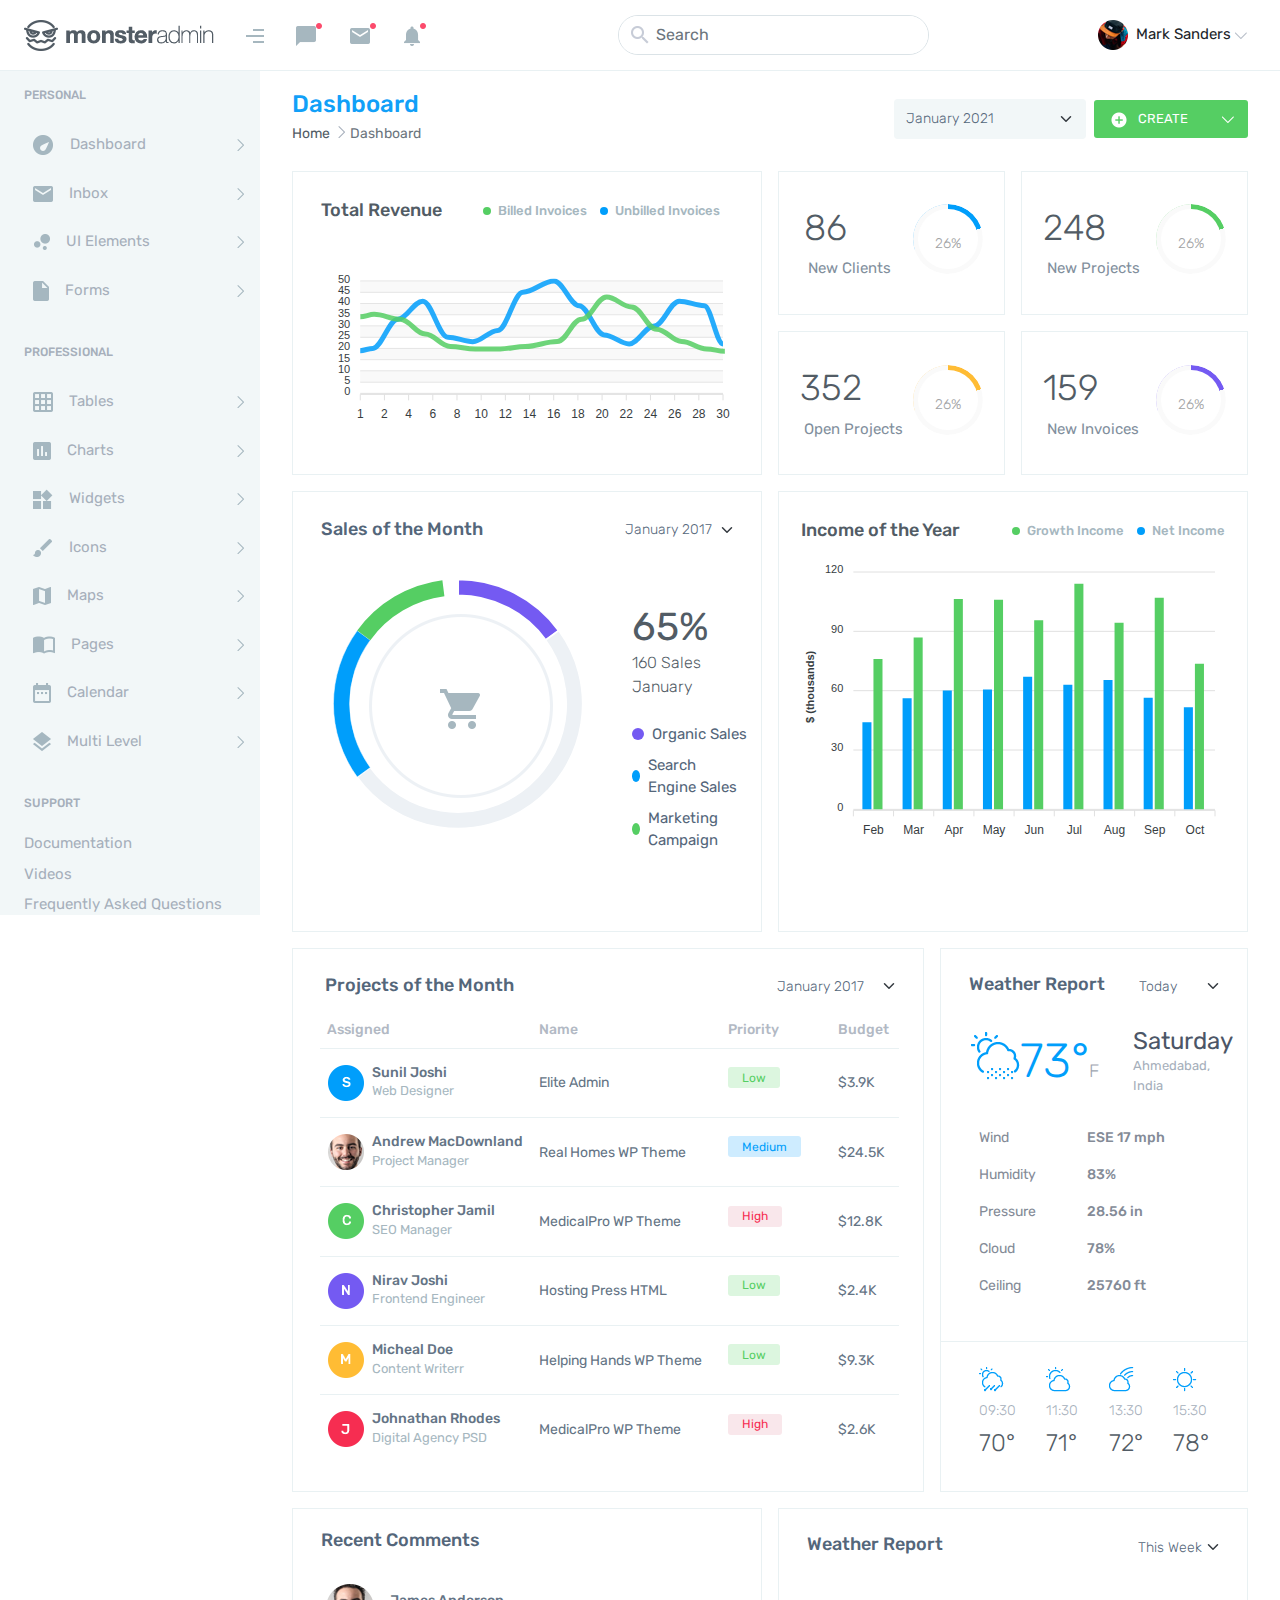
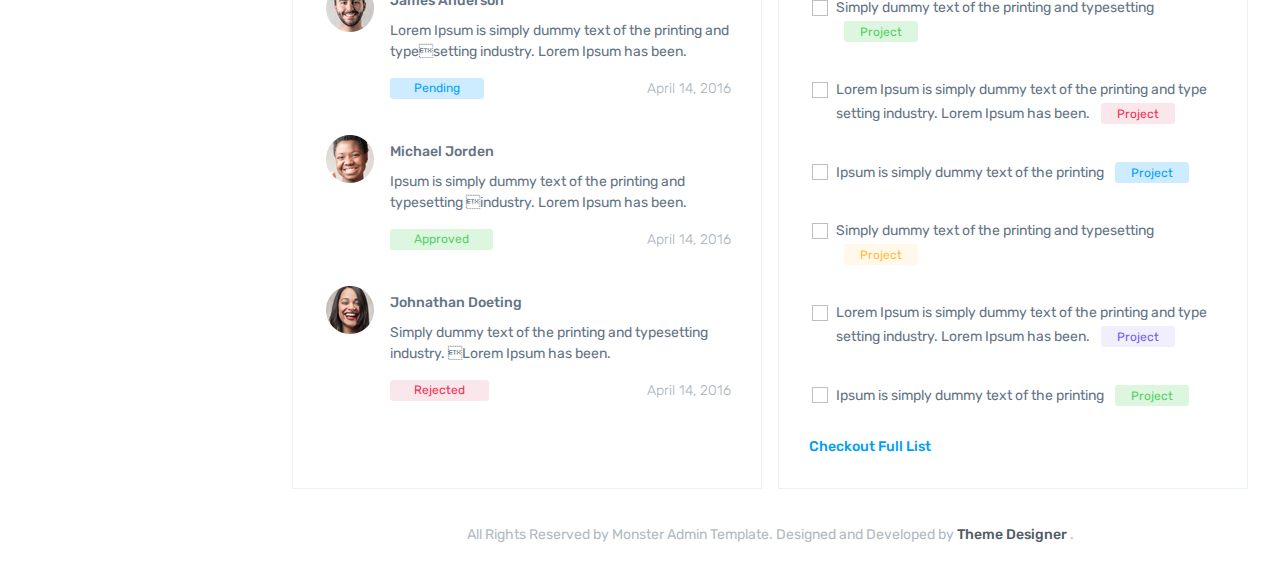
==== commit db0e30ac: "Fixes." ====
--- a/index2.html
+++ b/index2.html
@@ -146,10 +146,10 @@
           <ul class="list-style-none d-none">
             <li>
               <div class="d-flex justify-content-between w-100 side-sublink align-items-center">
-                <a href="#" class="text-decoration-none sidebar-sublink">Minimal Version</a>
-              </div>
-              <div class="d-flex justify-content-between w-100 side-sublink align-items-center">
-                <a href="#" class="text-decoration-none sidebar-sublink">Complexed One</a>
+                <a href="./index.html" class="text-decoration-none sidebar-sublink">Minimal Version</a>
+              </div>
+              <div class="d-flex justify-content-between w-100 side-sublink align-items-center">
+                <a href="./index2.html" class="text-decoration-none sidebar-sublink">Complexed One</a>
               </div>
               <div class="d-flex justify-content-between w-100 side-sublink align-items-center">
                 <a href="#" class="text-decoration-none sidebar-sublink">Simple Version</a>
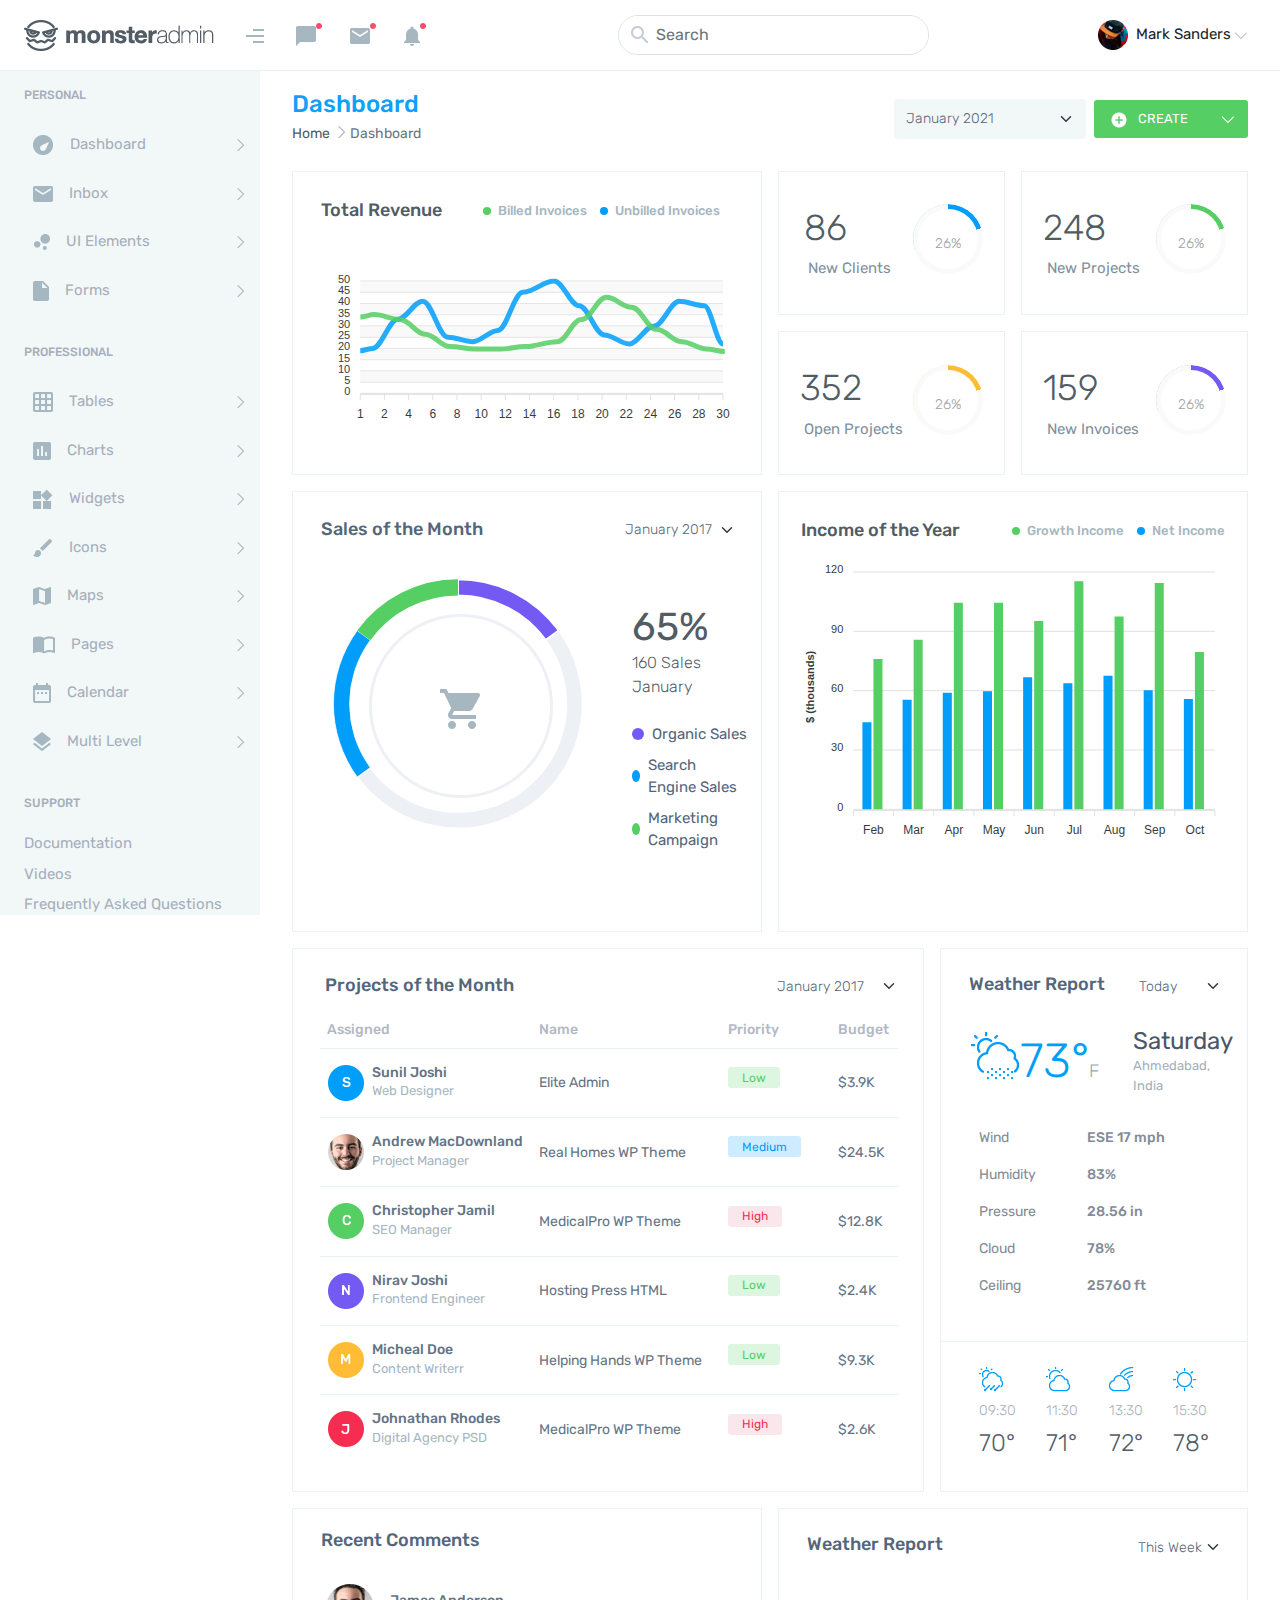
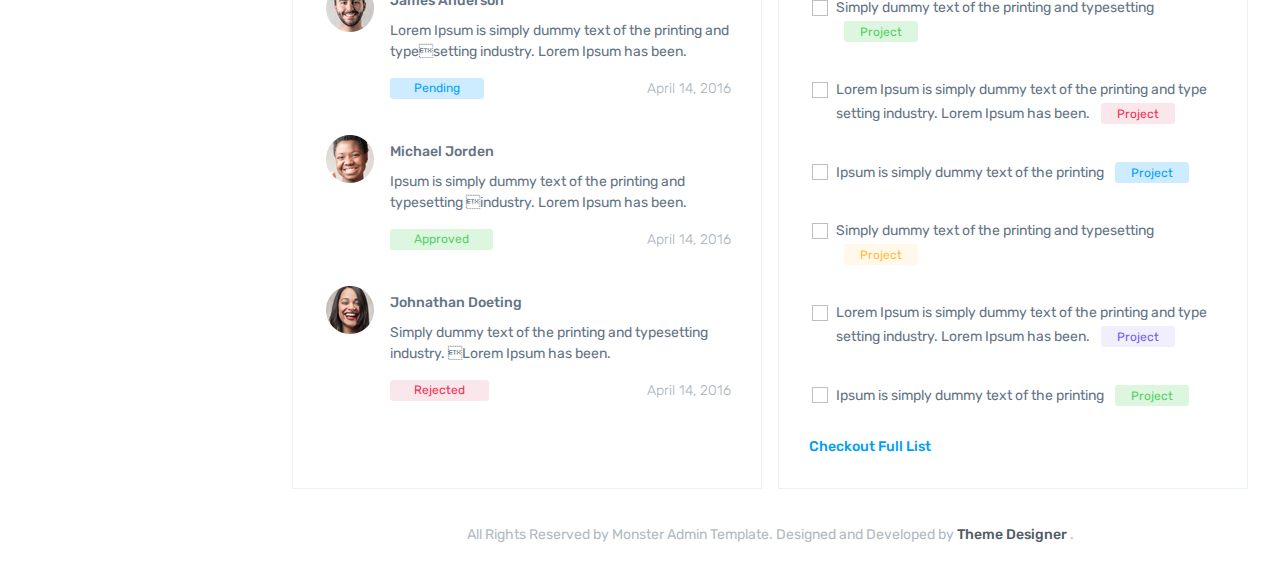
==== commit 5de8a126: "Fixes." ====
--- a/index2.html
+++ b/index2.html
@@ -608,7 +608,7 @@
                 </select>
               </div>
             </div>
-            <div class="d-flex justify-content-center mt-4 mb-3">
+            <div class="d-flex justify-content-center my-2 mt-sm-4 mb-3">
               <div>  
                 <div class="d-flex justify-content-sm-between justify-content-start flex-column flex-sm-row">
                   <div class="position-relative align-self-start">
@@ -656,7 +656,7 @@
                 <div>
                   <h4 class="chart-h chart-h-sm mb-0">Income of the Year</h4>
                 </div>
-                <div class="d-flex">
+                <div class="d-flex flex-sm-row flex-column">
                   <div class="d-flex align-items-center">
                     <div class="green-dot"></div>
                     <p class="dot-p mb-0">Growth Income</p>
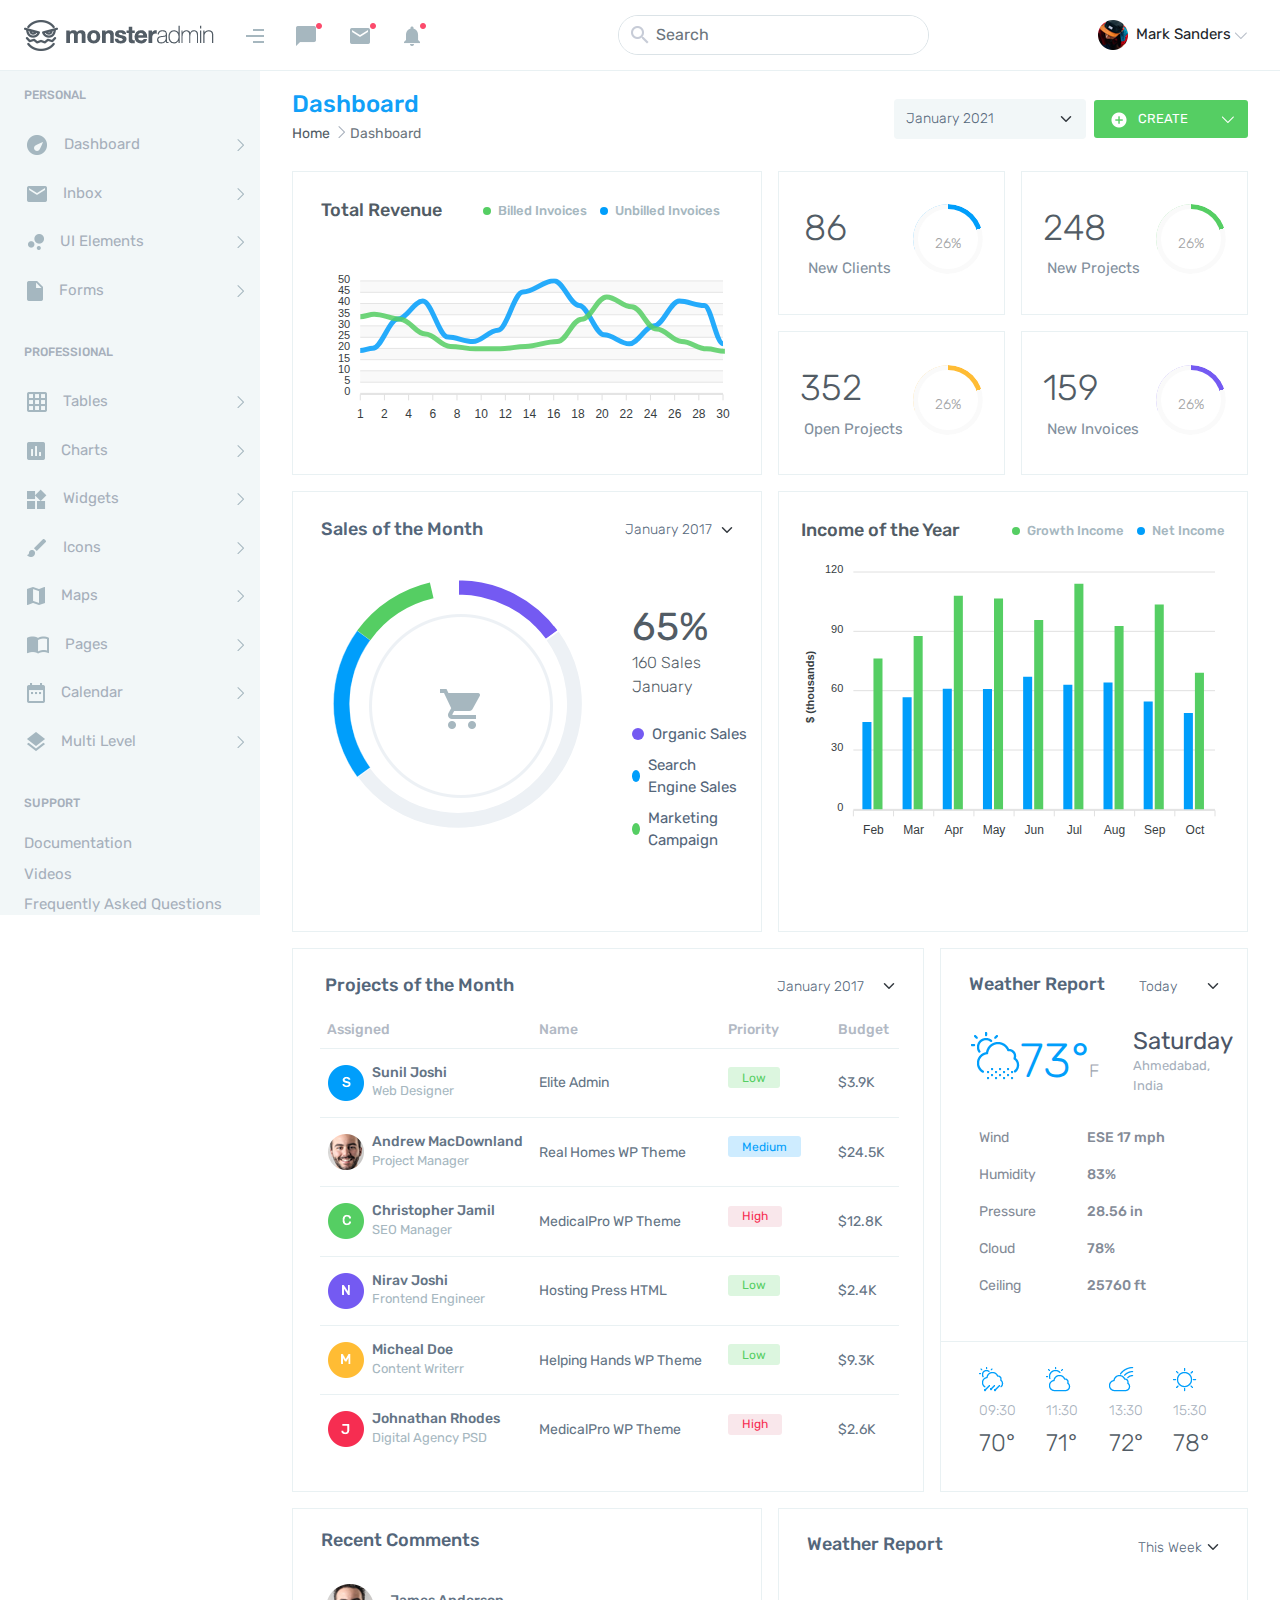
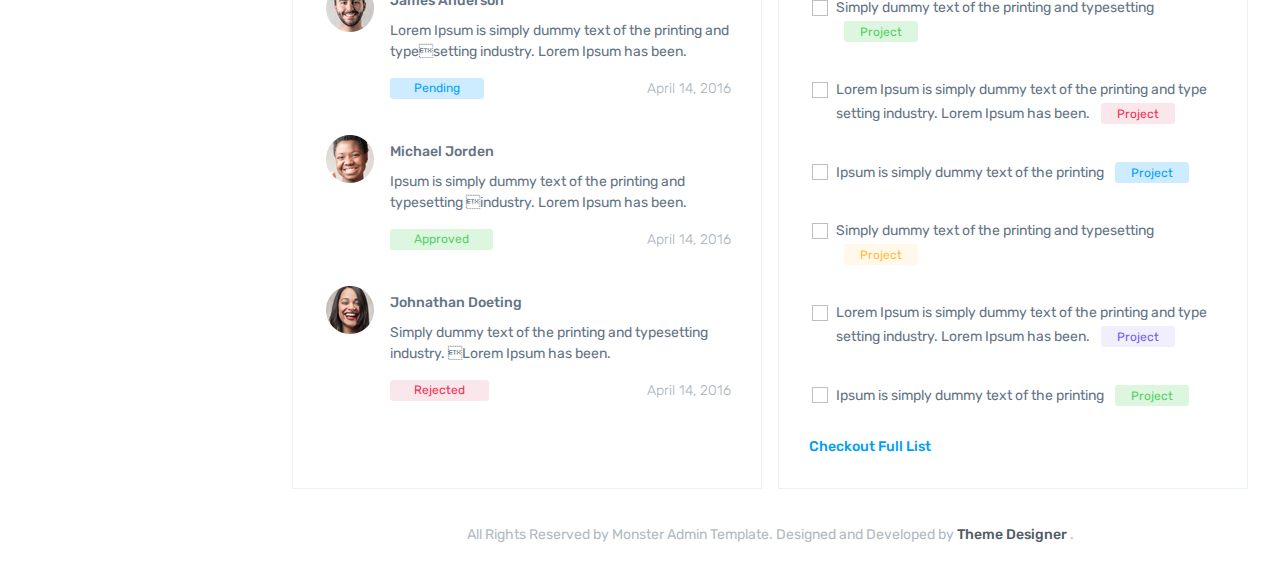
==== commit 79aad64f: "Fixes." ====
--- a/index2.html
+++ b/index2.html
@@ -152,7 +152,7 @@
                 <a href="./index2.html" class="text-decoration-none sidebar-sublink">Complexed One</a>
               </div>
               <div class="d-flex justify-content-between w-100 side-sublink align-items-center">
-                <a href="#" class="text-decoration-none sidebar-sublink">Simple Version</a>
+                <a href="./index3.html" class="text-decoration-none sidebar-sublink">Simple Version</a>
               </div>
             </li>
           </ul>
@@ -916,7 +916,7 @@
                   <div><img src="./images/james-img.png" alt=""></div>
                 </div>
                 <div class="my-1">
-                  <a class="mb-0 asigned-user-name text-decoration-none">James Anderson</a>
+                  <a href="#" class="mb-0 asigned-user-name text-decoration-none">James Anderson</a>
                   <p class="t-user-name mt-2 mb-3">Lorem Ipsum is simply dummy text of the printing and typesetting industry. Lorem Ipsum has been.</p>
                   <div class="d-flex justify-content-between flex-sm-row flex-column">
                     <div class="d-flex flex-sm-row flex-column">
@@ -936,7 +936,7 @@
                   <div><img src="./images/michel-img.png" alt=""></div>
                 </div>
                 <div class="my-1">
-                  <a class="mb-0 asigned-user-name text-decoration-none">Michael Jorden</a>
+                  <a href="#" class="mb-0 asigned-user-name text-decoration-none">Michael Jorden</a>
                   <p class="t-user-name mt-2 mb-3">Ipsum is simply dummy text of the printing and typesetting industry. Lorem Ipsum has been.</p>
                   <div class="d-flex justify-content-between flex-sm-row flex-column">
                     <div class="d-flex flex-sm-row flex-column">
@@ -956,7 +956,7 @@
                   <div><img src="./images/johnathan.png" alt=""></div>
                 </div>
                 <div class="my-1">
-                  <a class="mb-0 asigned-user-name text-decoration-none">Johnathan Doeting</a>
+                  <a href="#" class="mb-0 asigned-user-name text-decoration-none">Johnathan Doeting</a>
                   <p class="t-user-name mt-2 mb-3">Simply dummy text of the printing and typesetting industry. Lorem Ipsum has been.</p>
                   <div class="d-flex justify-content-between flex-sm-row flex-column">
                     <div class="d-flex flex-sm-row flex-column">
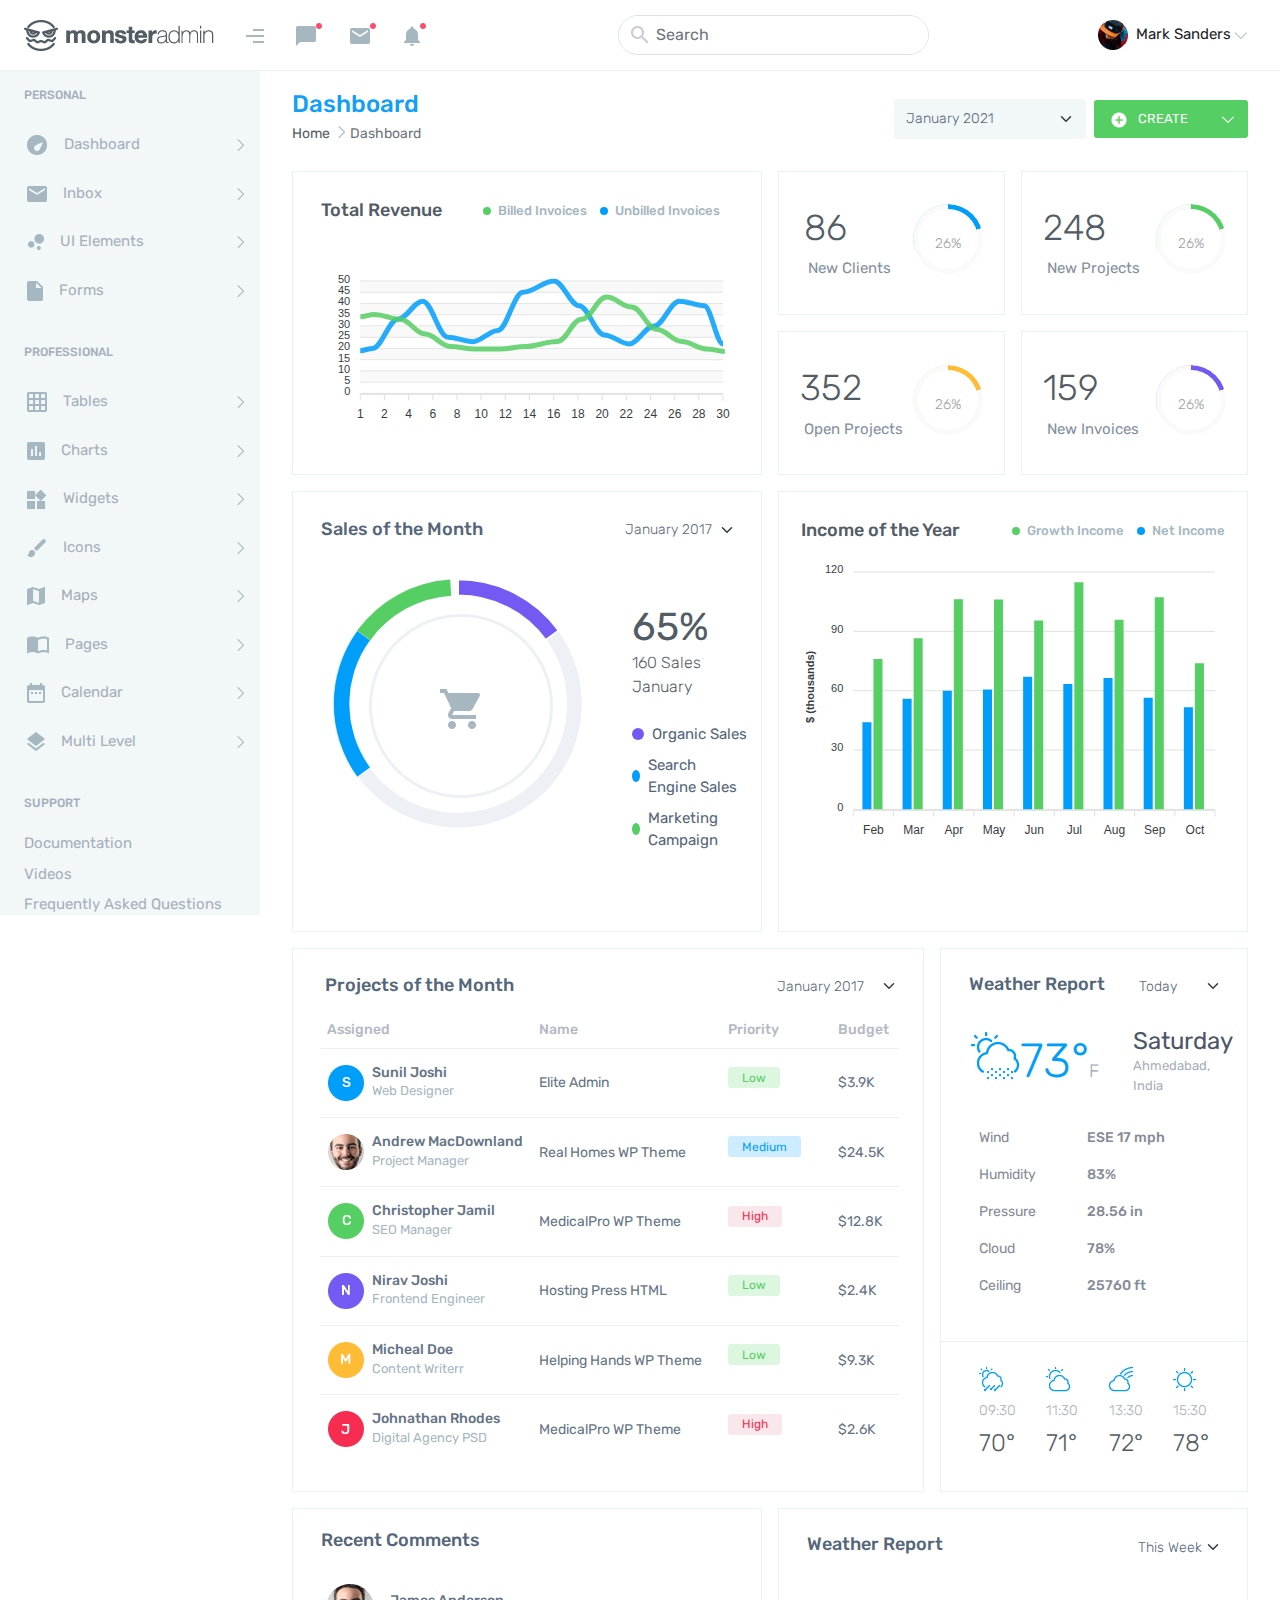
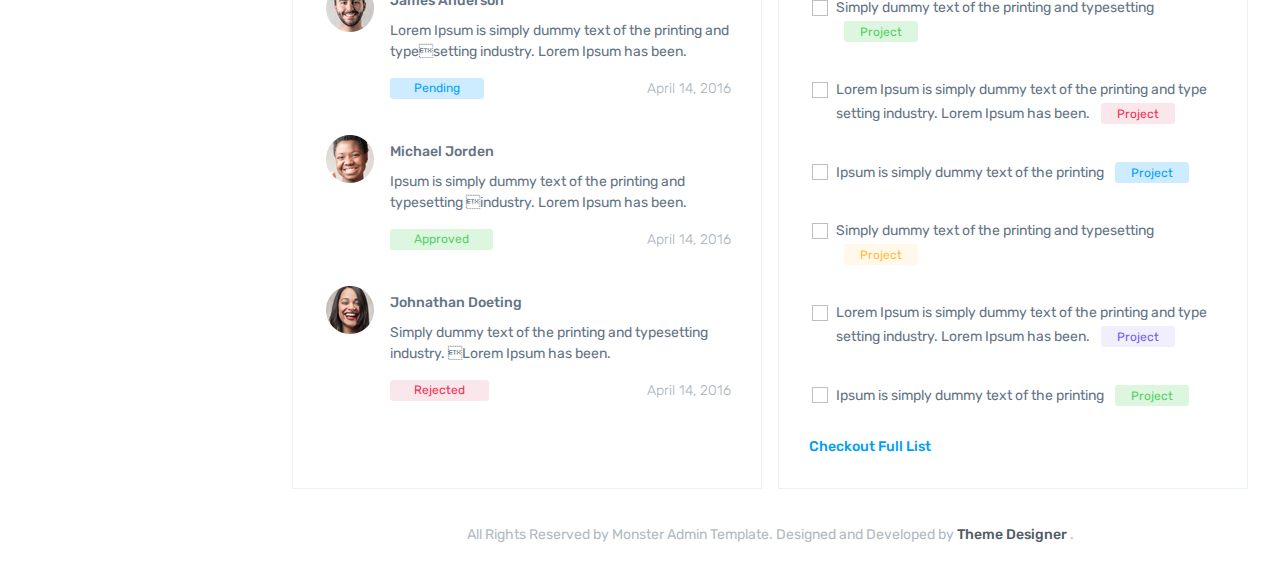
==== commit 1d0ab843: "Fixes." ====
--- a/index2.html
+++ b/index2.html
@@ -127,7 +127,7 @@
   ------------------------------------------------->
   <aside class="side-bar position-fixed minimize-sidebar">
     <div>
-      <ul class="sidebar-style p-0">
+      <ul class="sidebar-style p-0 vh-100">
         <li>
           <div class="d-flex w-100 sidebar-link ps-0 align-items-center">
             <span class="sidebar-title ps-4">PERSONAL</span>
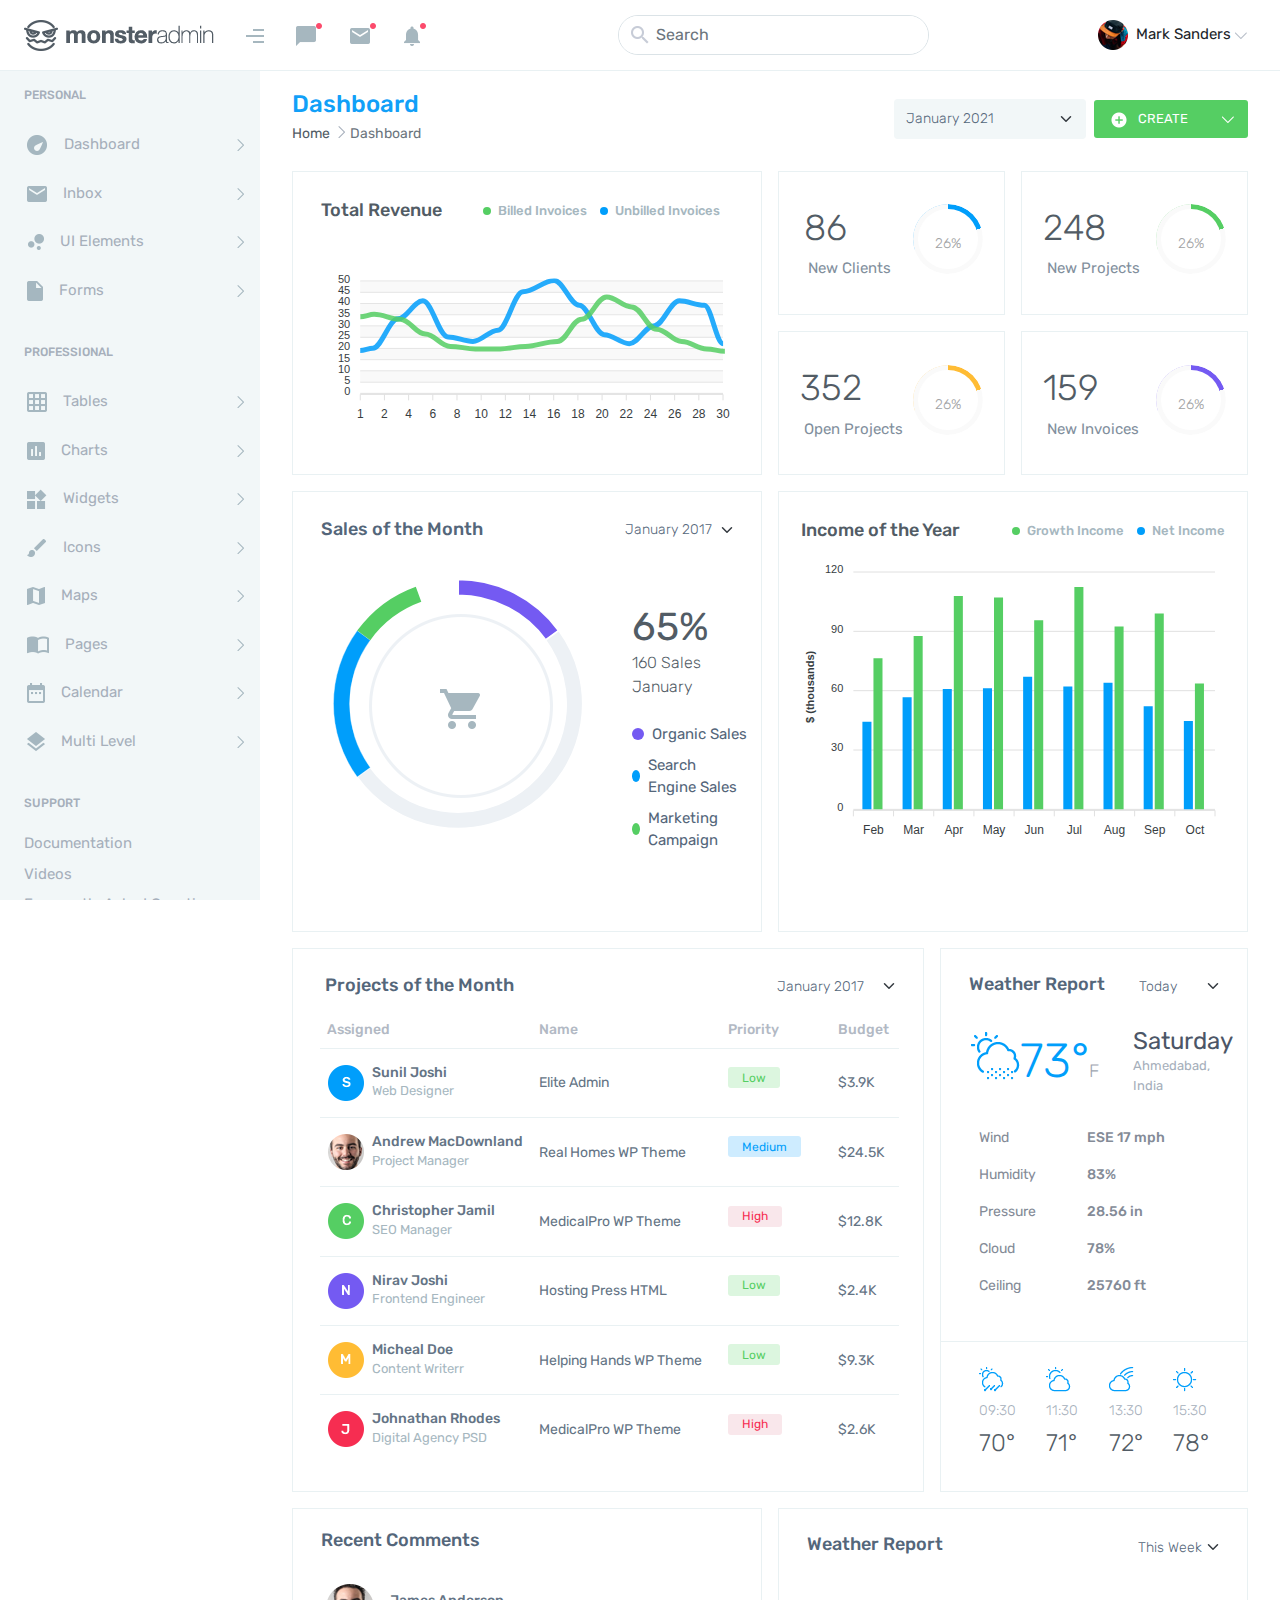
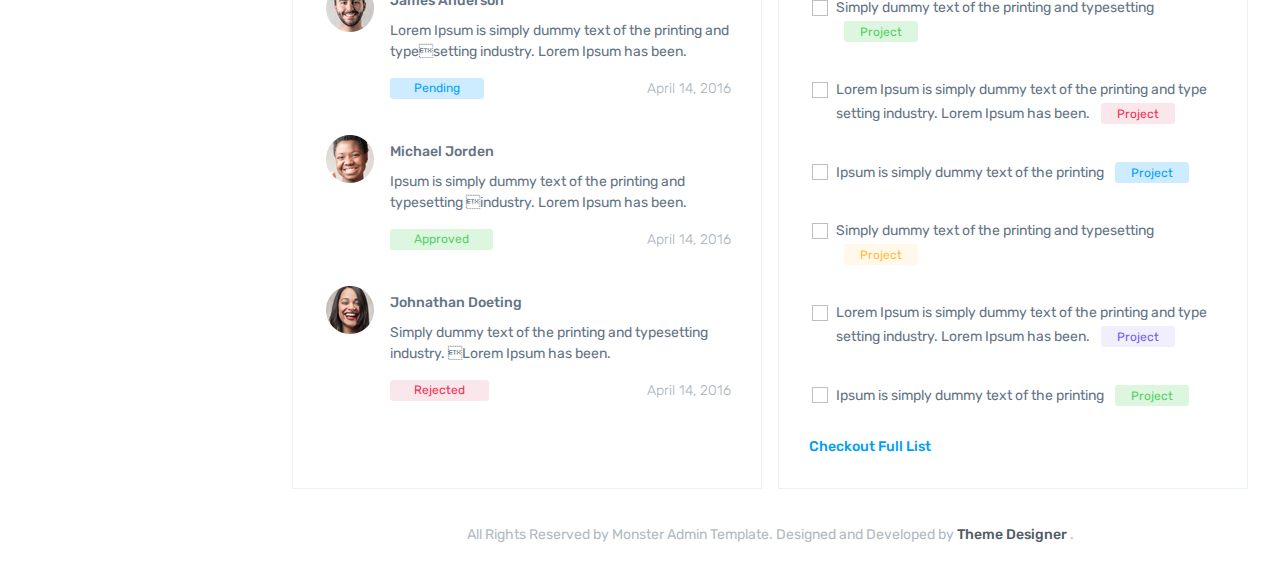
==== commit 21f26bd7: "Fixed sidebar." ====
--- a/index2.html
+++ b/index2.html
@@ -126,8 +126,8 @@
     Start sidebar
   ------------------------------------------------->
   <aside class="side-bar position-fixed minimize-sidebar">
-    <div>
-      <ul class="sidebar-style p-0 vh-100">
+    <div class="h-100">
+      <ul class="sidebar-style p-0 h-100">
         <li>
           <div class="d-flex w-100 sidebar-link ps-0 align-items-center">
             <span class="sidebar-title ps-4">PERSONAL</span>
@@ -169,10 +169,10 @@
           <ul class="list-style-none d-none">
             <li>
               <div class="d-flex justify-content-between w-100 side-sublink align-items-center">
-                <a href="#" class="text-decoration-none sidebar-sublink">Minimal Version</a>
-              </div>
-              <div class="d-flex justify-content-between w-100 side-sublink align-items-center">
-                <a href="#" class="text-decoration-none sidebar-sublink">Complexed One</a>
+                <a href="index4.html" class="text-decoration-none sidebar-sublink">Minimal Version</a>
+              </div>
+              <div class="d-flex justify-content-between w-100 side-sublink align-items-center">
+                <a href="index5.html" class="text-decoration-none sidebar-sublink">Complexed One</a>
               </div>
               <div class="d-flex justify-content-between w-100 side-sublink align-items-center">
                 <a href="#" class="text-decoration-none sidebar-sublink">Simple Version</a>
@@ -837,7 +837,7 @@
                 </div>
               </div>
               <div class="px-3 pt-4 pb-3">
-                <div class="d-flex mb-4 justify-content-center justify-content-sm-start flex-column flex-sm-row align-items-center">
+                <div class="d-flex mb-4 justify-content-center justify-content-sm-start justify-content-xxl-center flex-column flex-sm-row align-items-center">
                   <div class="d-flex">
                     <div><img src="./images/wweather-icon.png" alt=""></div>
                     <h3 class="degree mb-0">73&deg<span class="F">F</span></h3>
@@ -850,24 +850,24 @@
                 <div>
                   <table class="w-100 text-center text-sm-start">
                     <tr>
-                      <td class="weather-component-key border-0 py-2">Wind</td>
-                      <td class="border-0 weather-component-value py-2">ESE 17 mph</td>
+                      <td class="weather-component-key border-0 py-2 text-xxl-center">Wind</td>
+                      <td class="border-0 weather-component-value py-2 text-xxl-center">ESE 17 mph</td>
                     </tr>
                     <tr>
-                      <td class="weather-component-key border-0 py-2">Humidity</td>
-                      <td class="border-0 weather-component-value py-2">83%</td>
+                      <td class="weather-component-key border-0 py-2 text-xxl-center">Humidity</td>
+                      <td class="border-0 weather-component-value py-2 text-xxl-center">83%</td>
                     </tr>
                     <tr>
-                      <td class="weather-component-key border-0 py-2">Pressure</td>
-                      <td class="border-0 weather-component-value py-2">28.56 in</td>
+                      <td class="weather-component-key border-0 py-2 text-xxl-center">Pressure</td>
+                      <td class="border-0 weather-component-value py-2 text-xxl-center">28.56 in</td>
                     </tr>
                     <tr>
-                      <td class="weather-component-key border-0 py-2">Cloud</td>
-                      <td class="border-0 weather-component-value py-2">78%</td>
+                      <td class="weather-component-key border-0 py-2 text-xxl-center">Cloud</td>
+                      <td class="border-0 weather-component-value py-2 text-xxl-center">78%</td>
                     </tr>
                     <tr>
-                      <td class="weather-component-key border-0 py-2">Ceiling</td>
-                      <td class="border-0 weather-component-value py-2">25760 ft</td>
+                      <td class="weather-component-key border-0 py-2 text-xxl-center">Ceiling</td>
+                      <td class="border-0 weather-component-value py-2 text-xxl-center">25760 ft</td>
                     </tr>
                   </table>
                 </div>
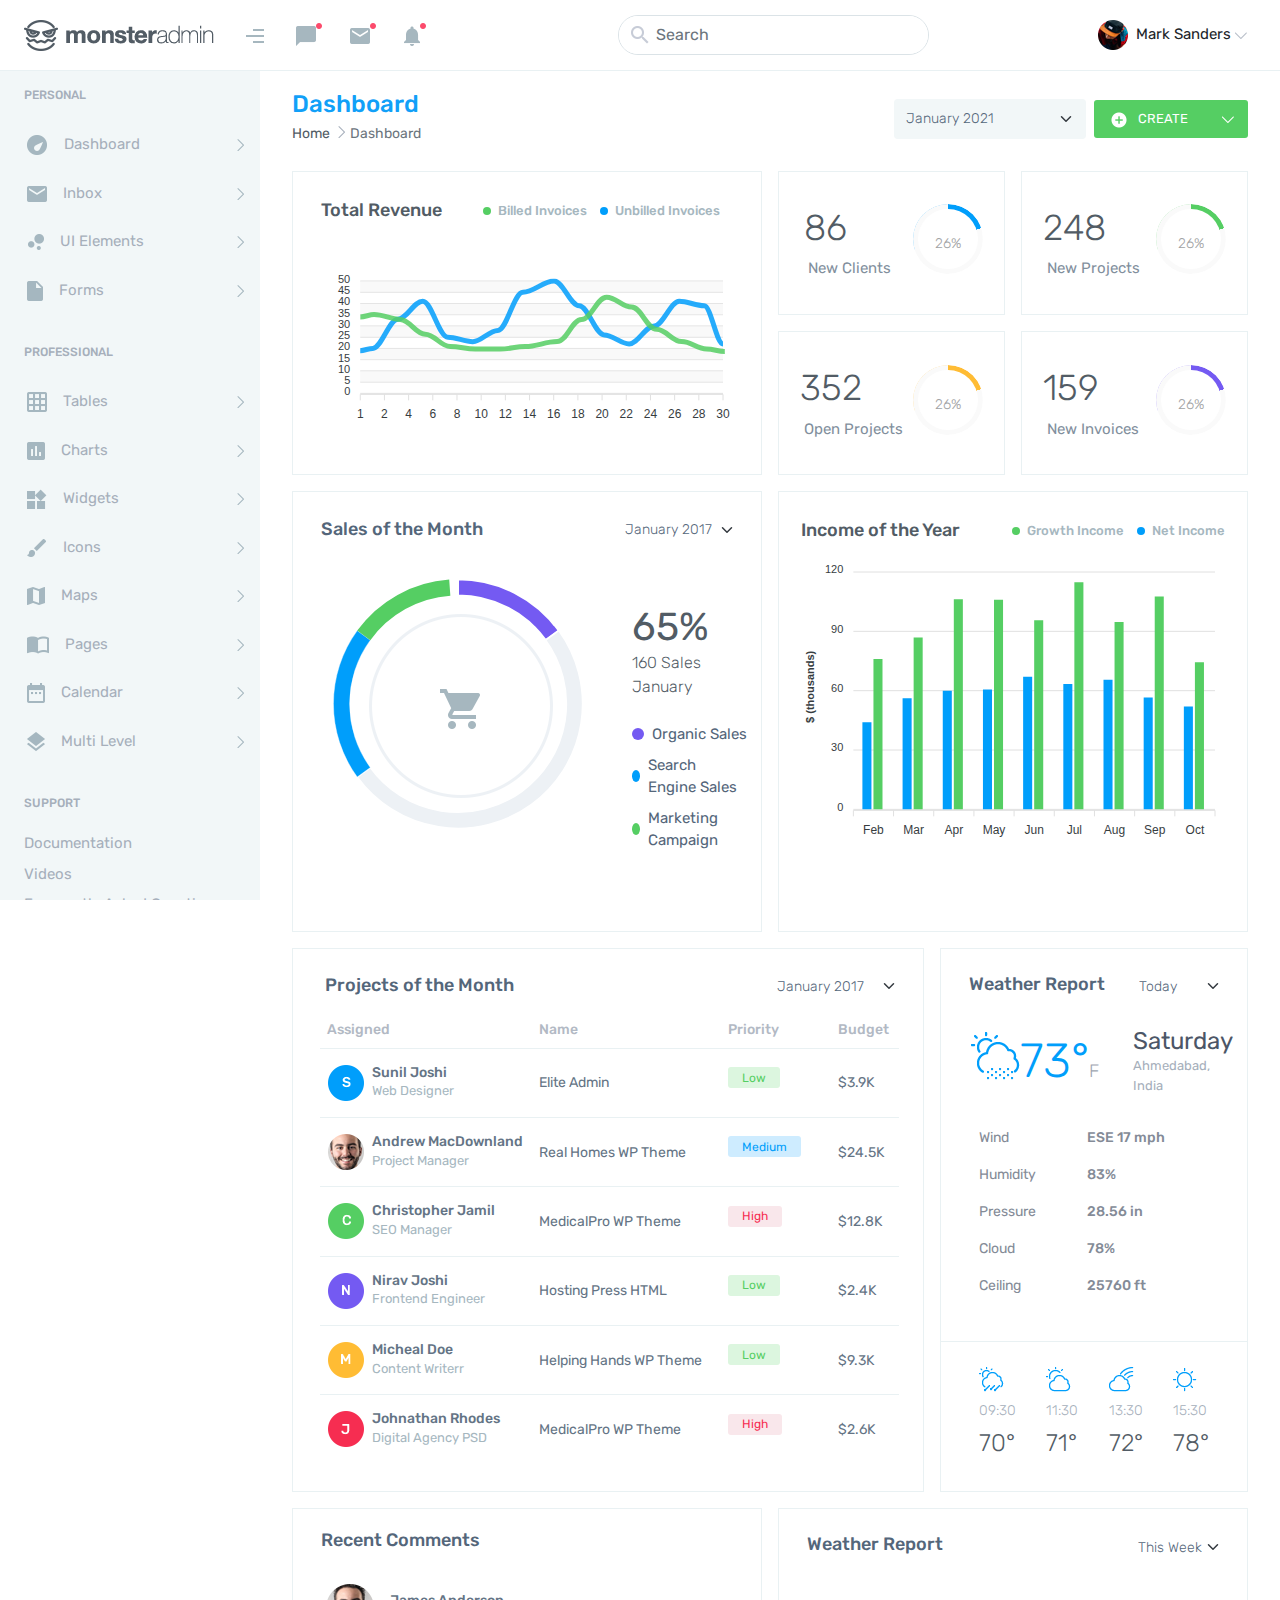
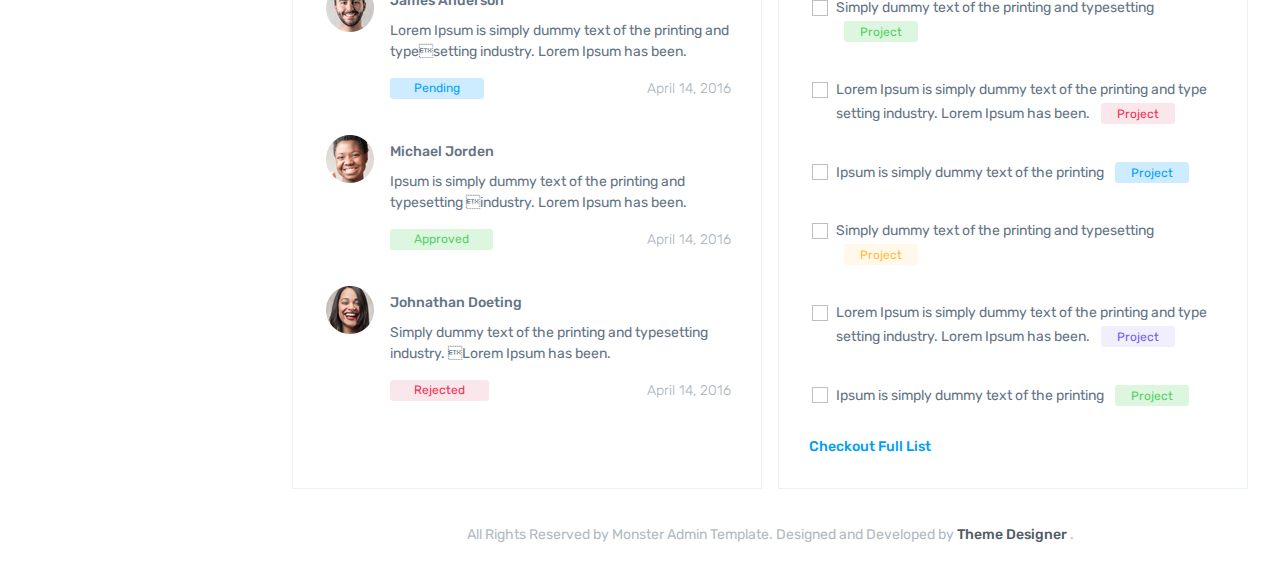
==== commit 9130c9c8: "Fixes." ====
--- a/index2.html
+++ b/index2.html
@@ -836,7 +836,7 @@
                   </select>
                 </div>
               </div>
-              <div class="px-3 pt-4 pb-3">
+              <div class="px-sm-3 pt-sm-4 pb-sm-3">
                 <div class="d-flex mb-4 justify-content-center justify-content-sm-start justify-content-xxl-center flex-column flex-sm-row align-items-center">
                   <div class="d-flex">
                     <div><img src="./images/wweather-icon.png" alt=""></div>
@@ -874,7 +874,7 @@
               </div>
             </div>
             <div class="card-box border-top-0 ">
-              <div class="d-flex justify-content-around justify-content-xl-between py-1 px-4">
+              <div class="d-flex justify-content-between py-1 px-2 px-sm-4">
                 <div class="icon-hover">
                   <a href="#"><img src="./images/w-70.png" alt=""></a>
                   <p class="my-2 weather-time">09:30</p>
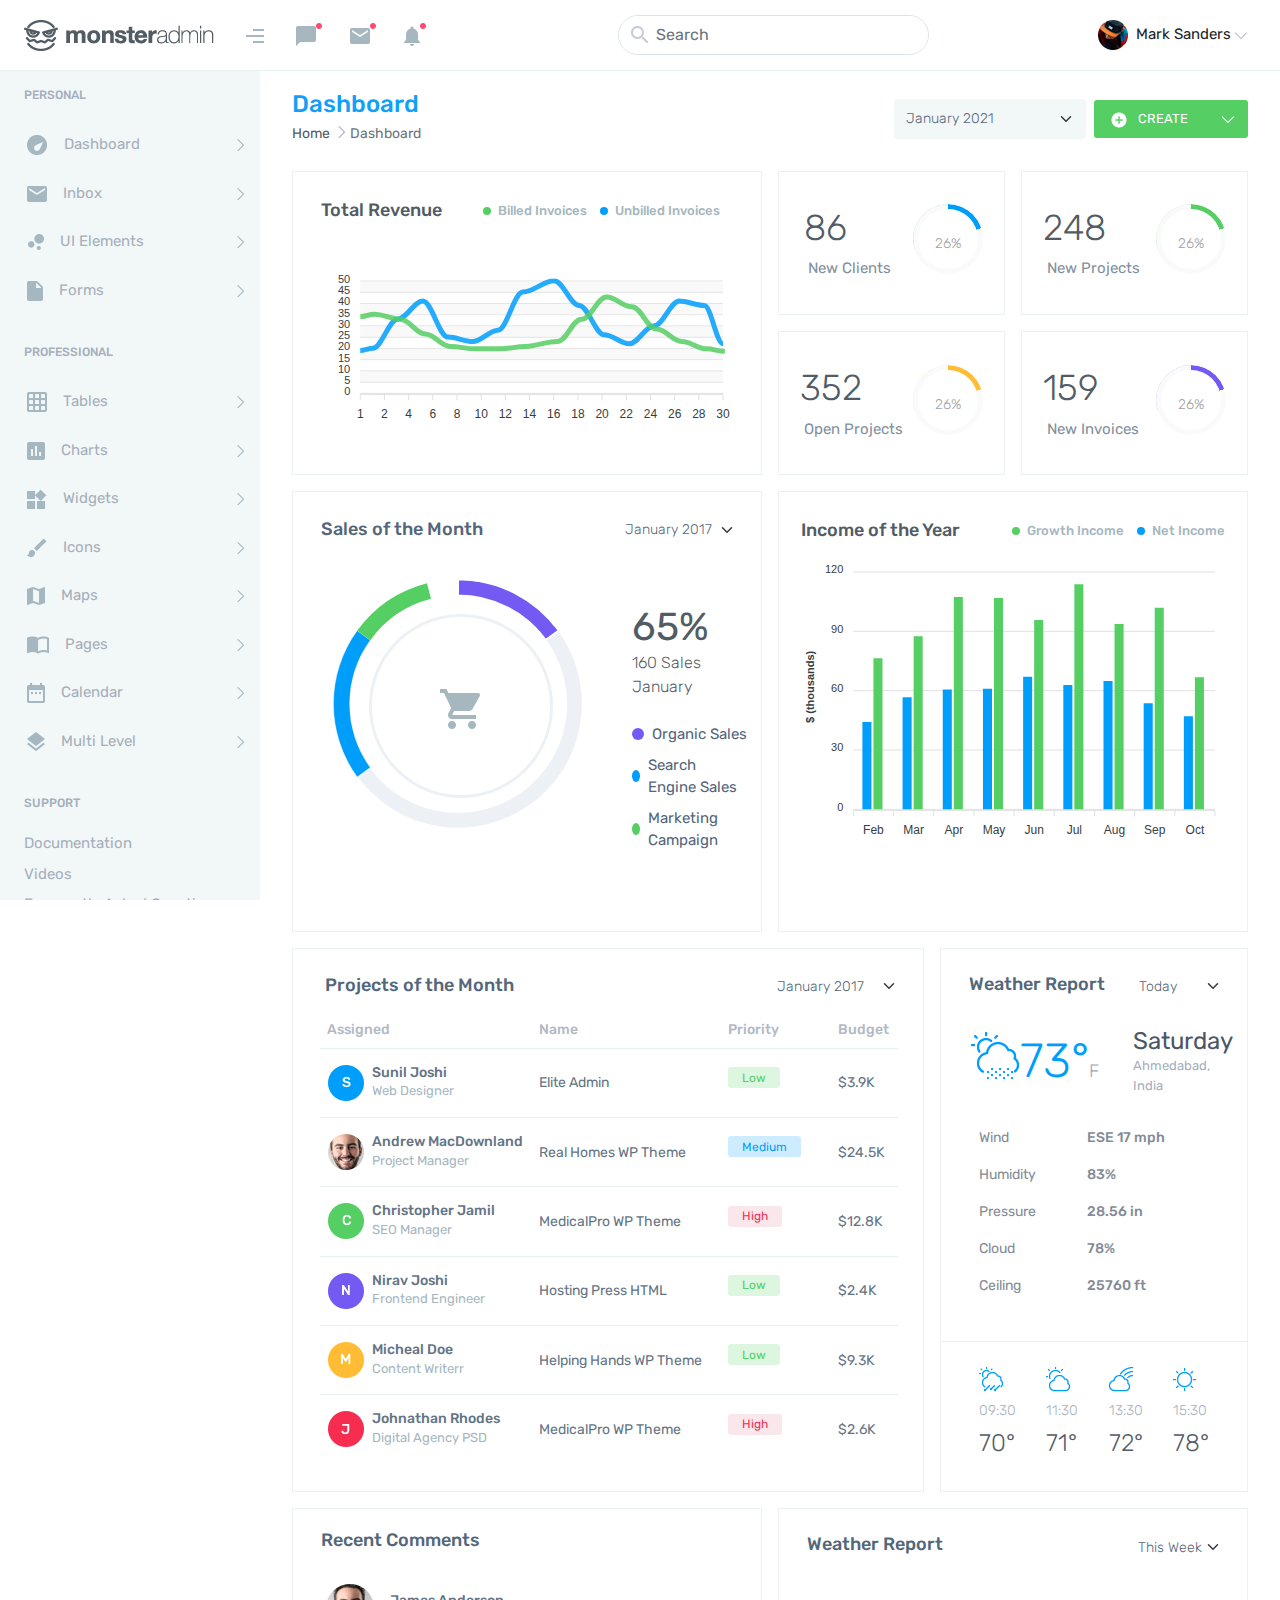
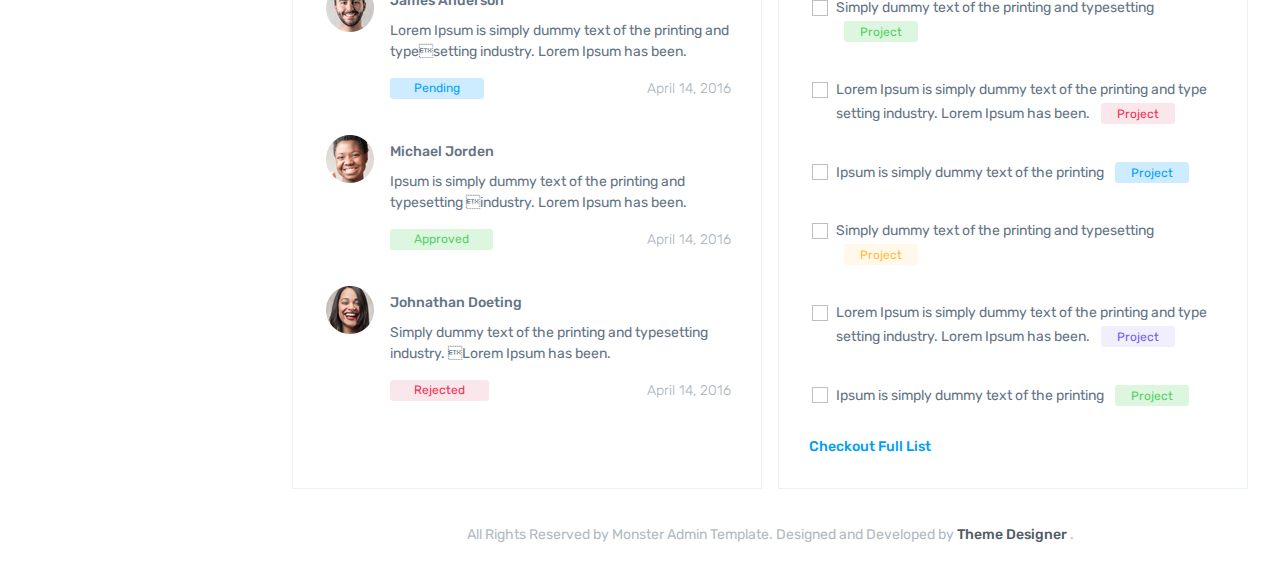
==== commit c7902c5c: "Fixes." ====
--- a/index2.html
+++ b/index2.html
@@ -175,7 +175,7 @@
                 <a href="index5.html" class="text-decoration-none sidebar-sublink">Complexed One</a>
               </div>
               <div class="d-flex justify-content-between w-100 side-sublink align-items-center">
-                <a href="#" class="text-decoration-none sidebar-sublink">Simple Version</a>
+                <a href="index6.html" class="text-decoration-none sidebar-sublink">Simple Version</a>
               </div>
             </li>
           </ul>
